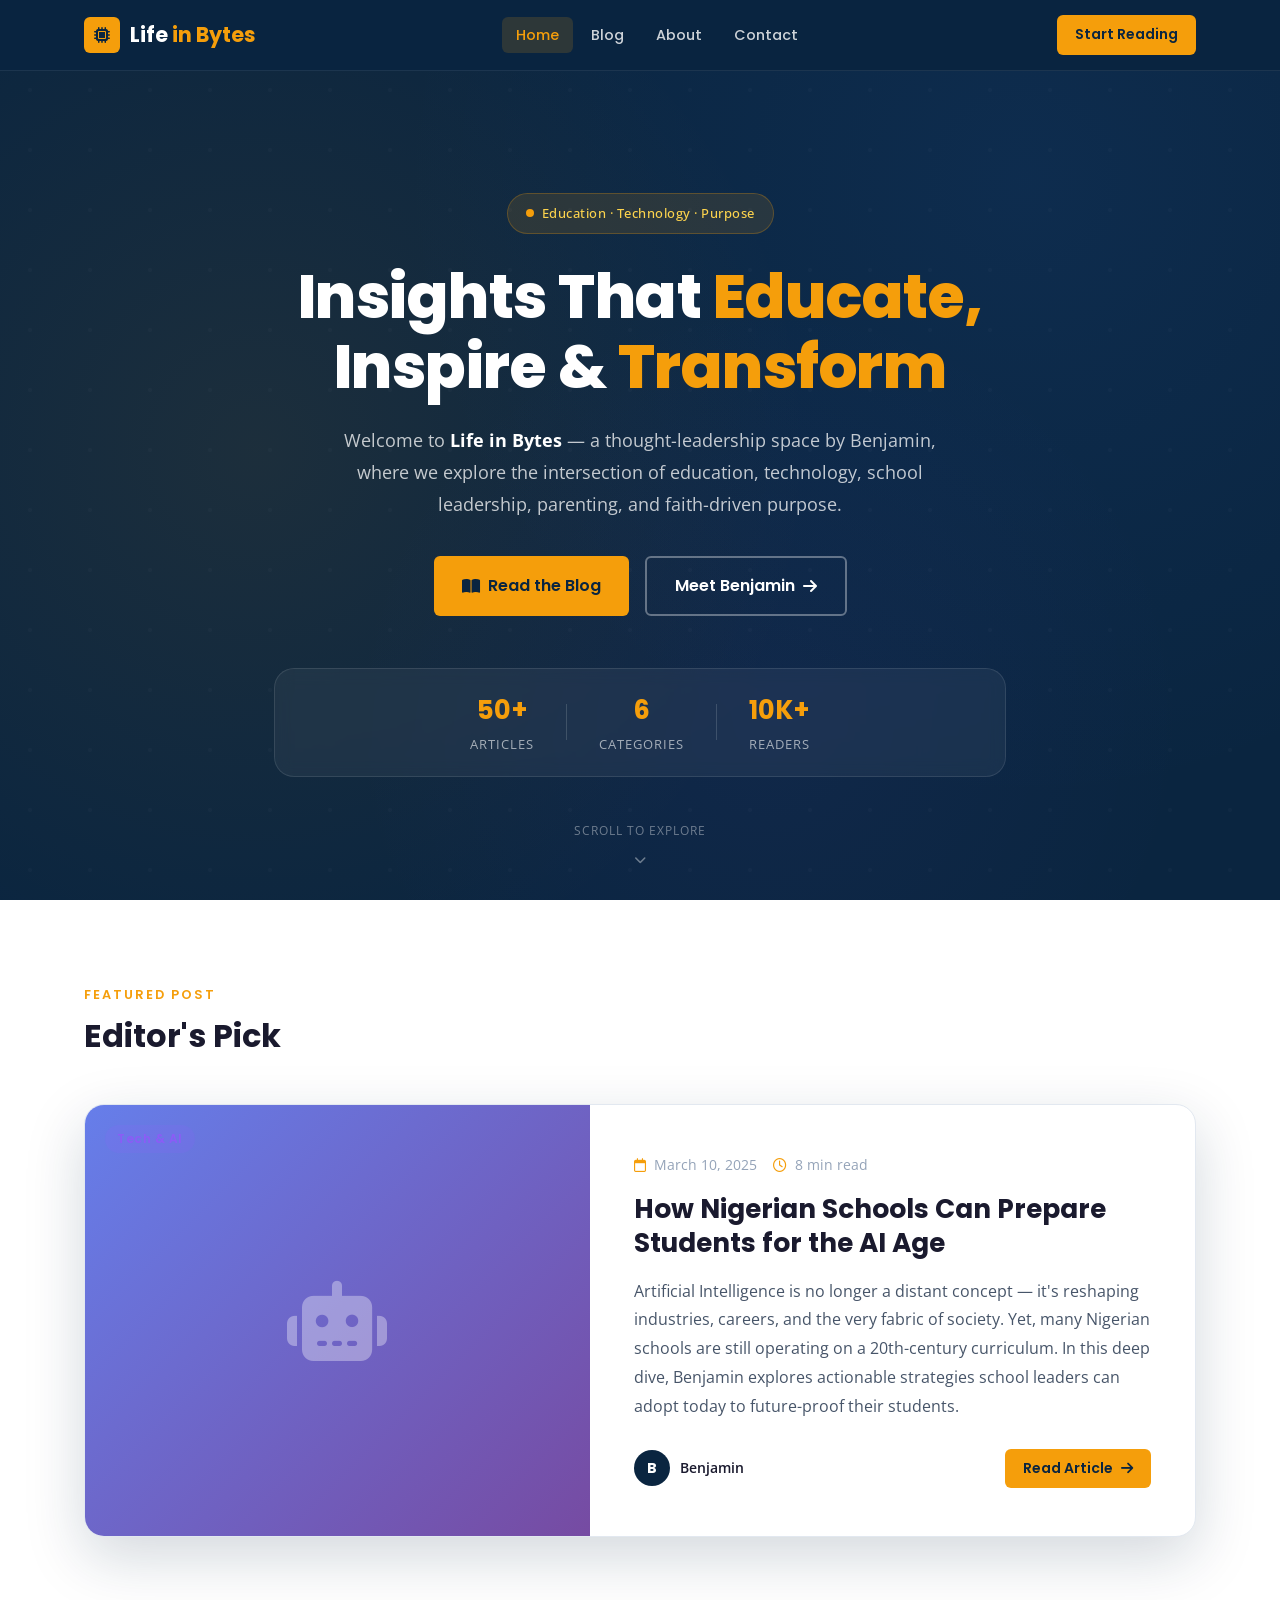
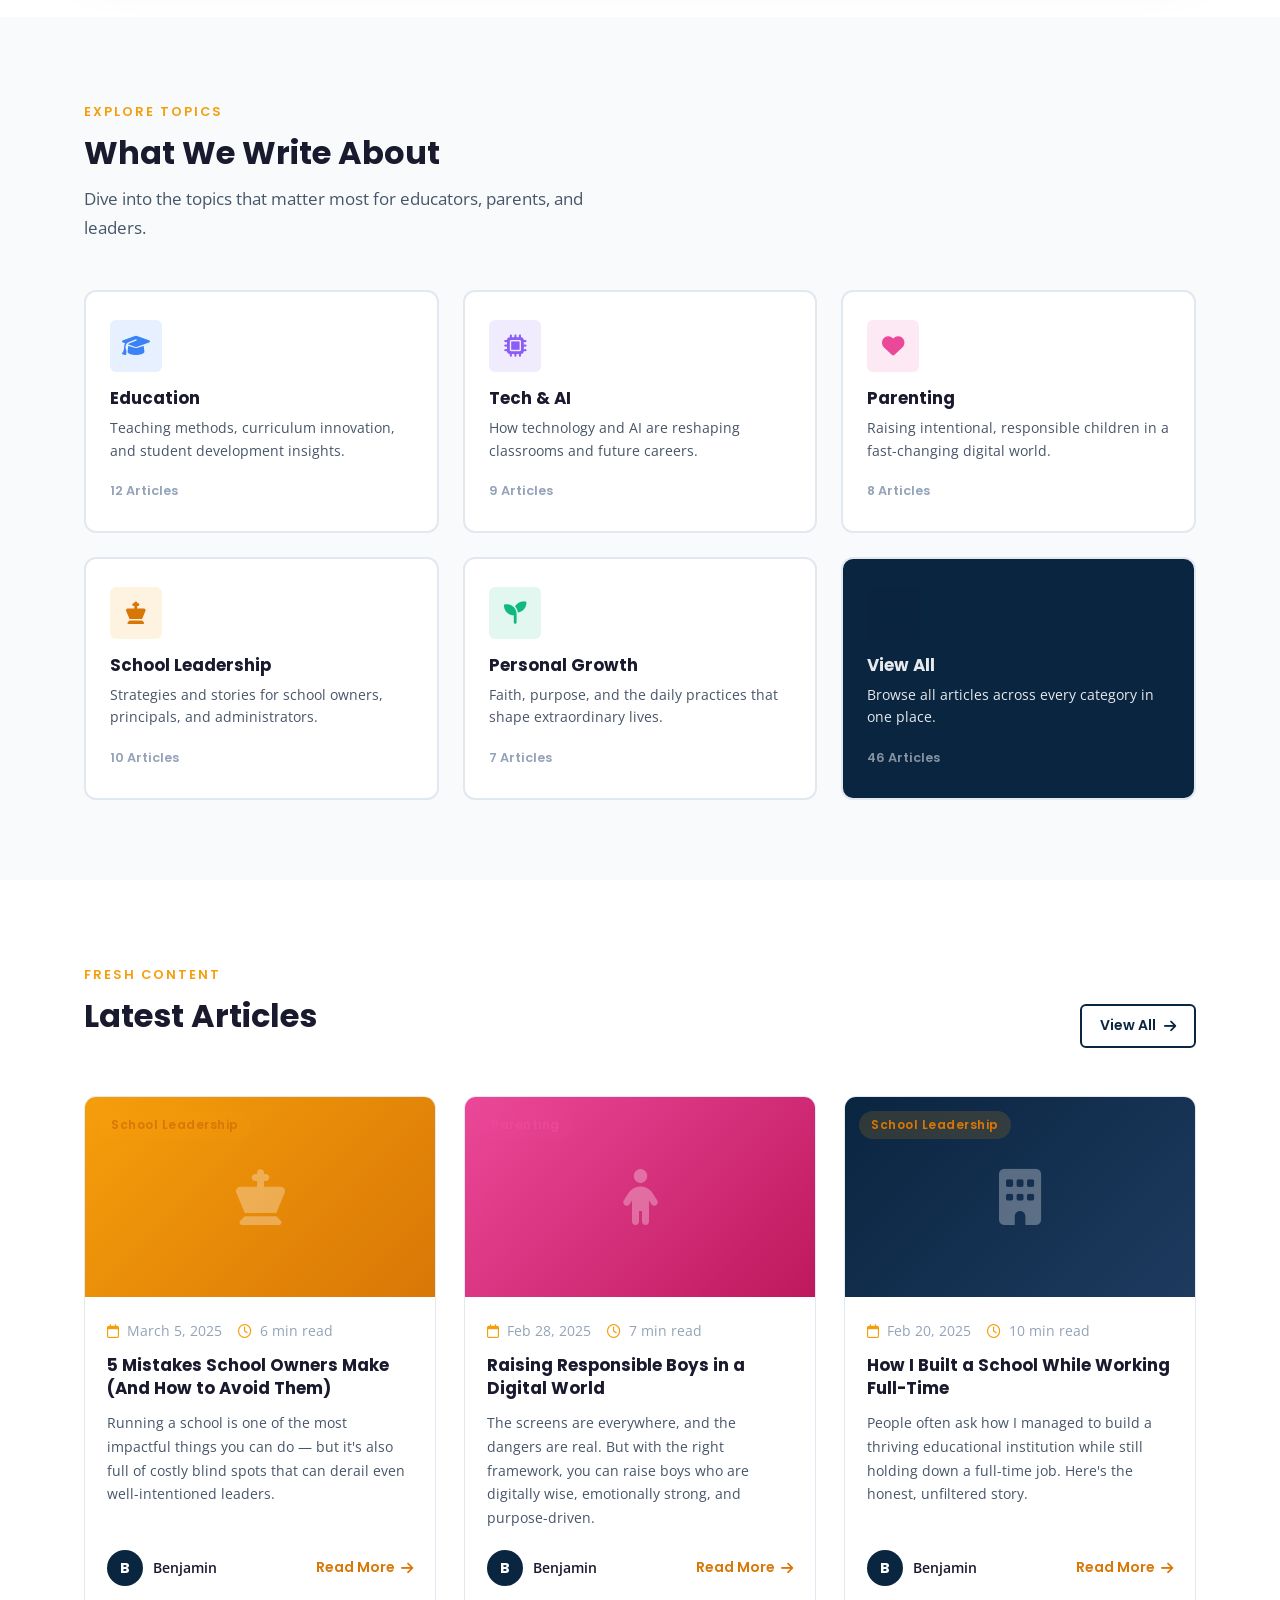
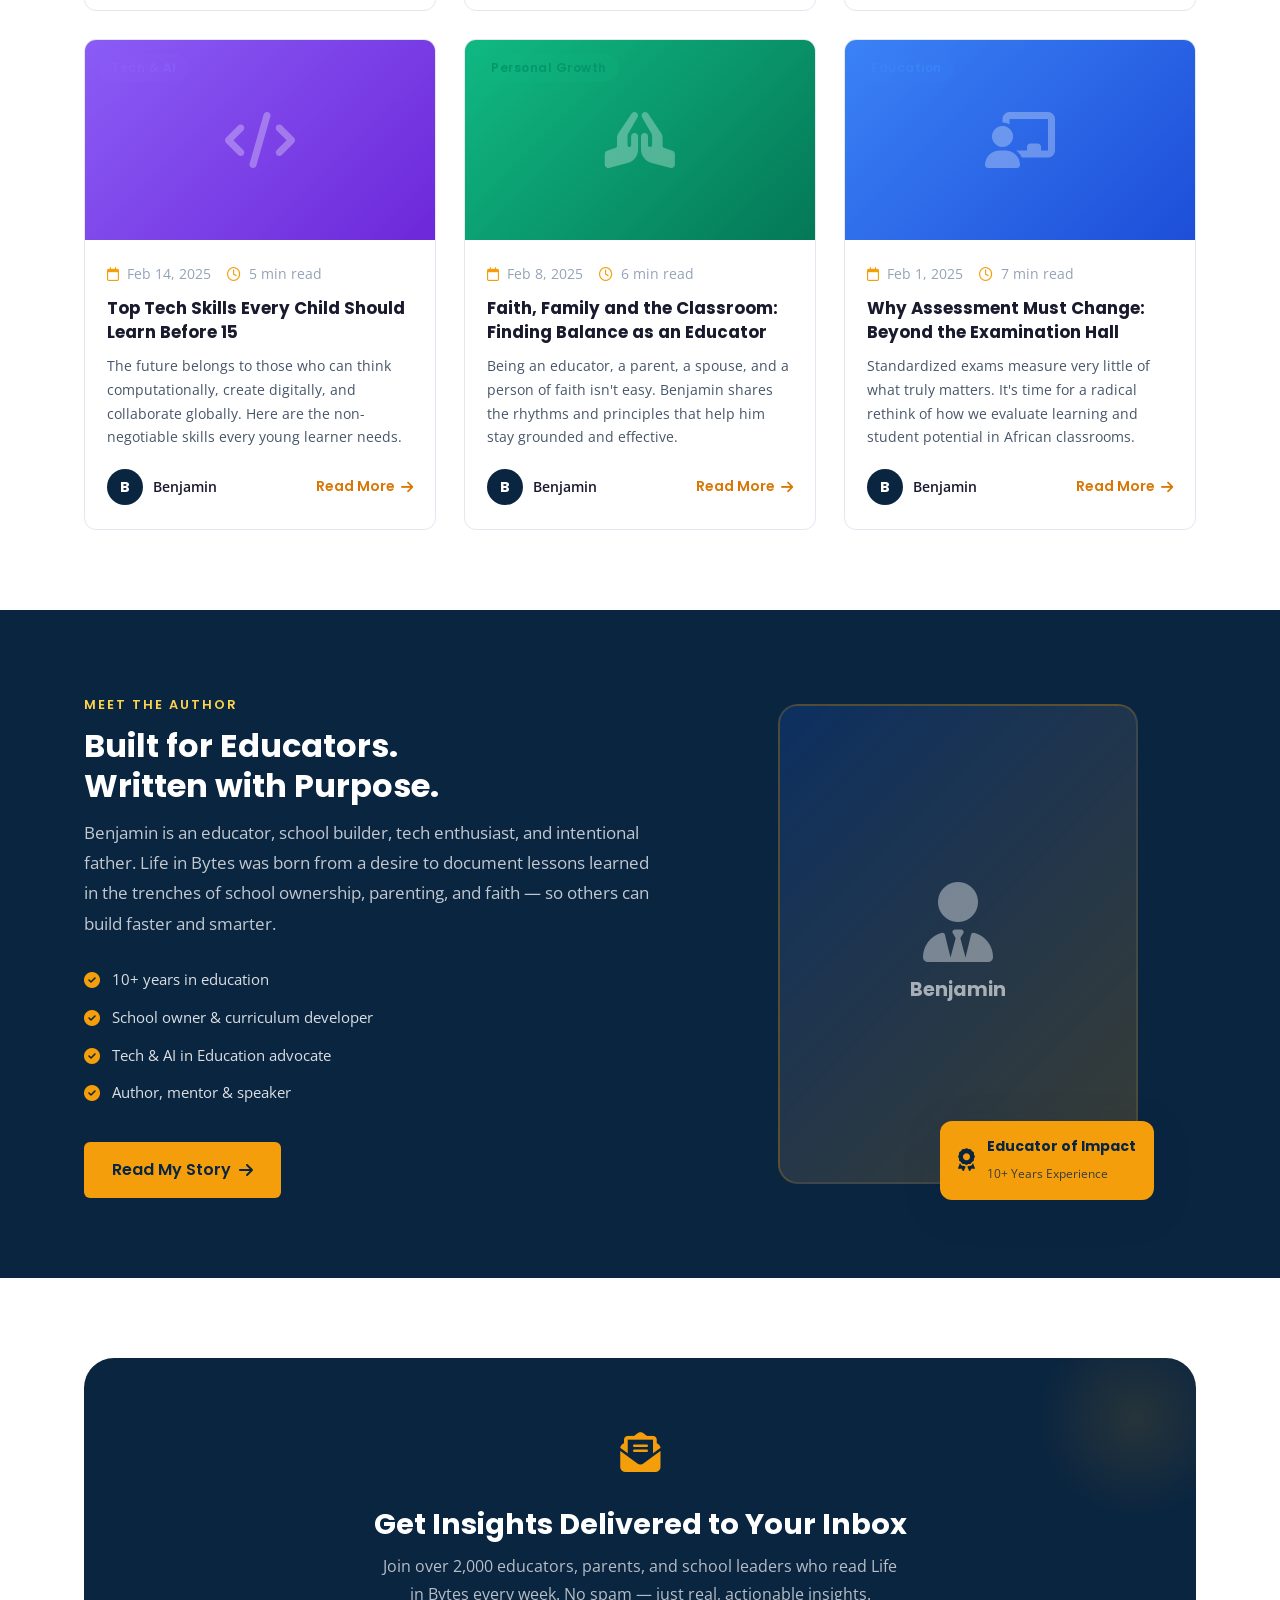
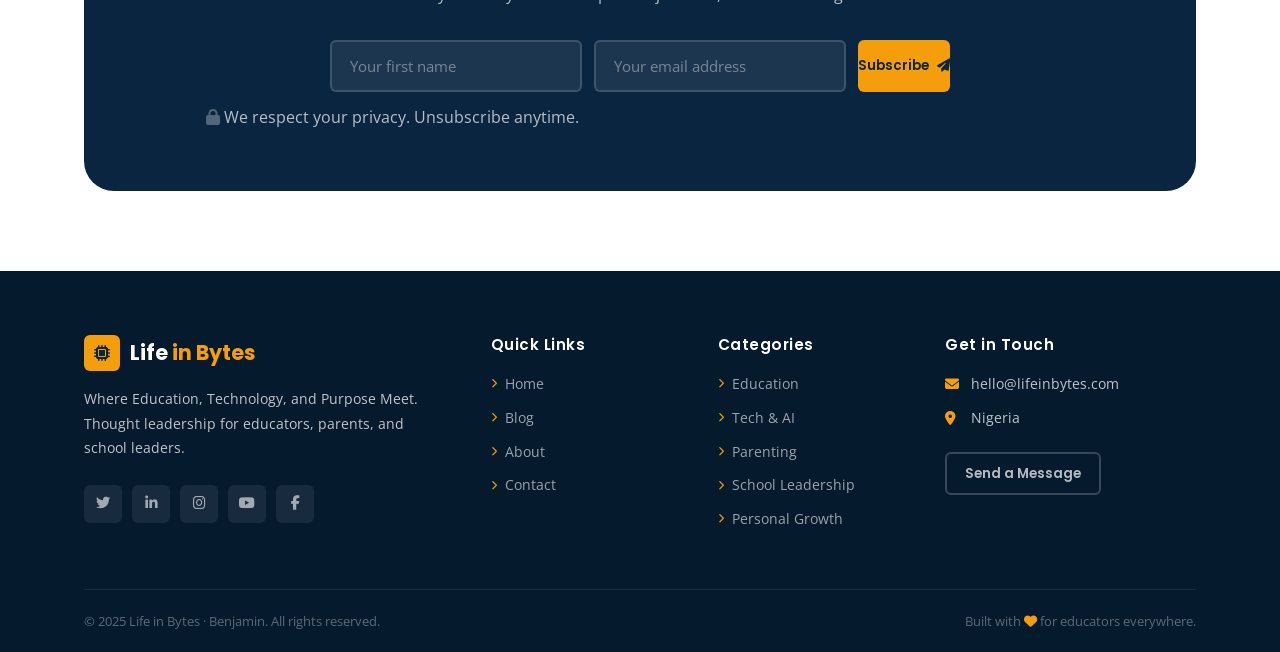
==== index.html @ 8d9b5d6f "Add files via upload" ====
<!DOCTYPE html>
<html lang="en">
<head>
  <meta charset="UTF-8" />
  <meta name="viewport" content="width=device-width, initial-scale=1.0"/>
  <title>Life in Bytes – Where Education, Technology, and Purpose Meet</title>
  <meta name="description" content="Life in Bytes is Benjamin's thought-leadership blog where education, technology, and purpose converge. Insights on school growth, AI, parenting, and faith."/>
  <link rel="preconnect" href="https://fonts.googleapis.com"/>
  <link rel="preconnect" href="https://fonts.gstatic.com" crossorigin/>
  <link href="https://fonts.googleapis.com/css2?family=Poppins:wght@300;400;500;600;700;800&family=Open+Sans:wght@300;400;500;600&display=swap" rel="stylesheet"/>
  <link rel="stylesheet" href="https://cdn.jsdelivr.net/npm/@fortawesome/fontawesome-free@6.4.0/css/all.min.css"/>
  <link rel="stylesheet" href="css/style.css"/>
</head>
<body>

  <!-- ===== NAVIGATION ===== -->
  <nav class="navbar" id="navbar">
    <div class="container nav-container">
      <a href="index.html" class="logo">
        <span class="logo-icon"><i class="fas fa-microchip"></i></span>
        <span class="logo-text">Life <span class="accent">in Bytes</span></span>
      </a>
      <ul class="nav-links" id="navLinks">
        <li><a href="index.html" class="nav-link active">Home</a></li>
        <li><a href="blog.html" class="nav-link">Blog</a></li>
        <li><a href="about.html" class="nav-link">About</a></li>
        <li><a href="contact.html" class="nav-link">Contact</a></li>
      </ul>
      <div class="nav-cta">
        <a href="blog.html" class="btn btn-primary btn-sm">Start Reading</a>
      </div>
      <button class="hamburger" id="hamburger" aria-label="Toggle menu">
        <span></span><span></span><span></span>
      </button>
    </div>
  </nav>

  <!-- ===== HERO SECTION ===== -->
  <section class="hero" id="home">
    <div class="hero-bg-pattern"></div>
    <div class="container hero-container">
      <div class="hero-badge">
        <span class="badge-dot"></span>
        <span>Education · Technology · Purpose</span>
      </div>
      <h1 class="hero-title">
        Insights That <span class="accent-text">Educate,</span><br/>
        Inspire &amp; <span class="accent-text">Transform</span>
      </h1>
      <p class="hero-subtitle">
        Welcome to <strong>Life in Bytes</strong> — a thought-leadership space by Benjamin, where we explore the intersection of education, technology, school leadership, parenting, and faith-driven purpose.
      </p>
      <div class="hero-actions">
        <a href="blog.html" class="btn btn-primary btn-lg">
          <i class="fas fa-book-open"></i> Read the Blog
        </a>
        <a href="about.html" class="btn btn-outline btn-lg">
          Meet Benjamin <i class="fas fa-arrow-right"></i>
        </a>
      </div>
      <div class="hero-stats">
        <div class="stat">
          <span class="stat-number">50+</span>
          <span class="stat-label">Articles</span>
        </div>
        <div class="stat-divider"></div>
        <div class="stat">
          <span class="stat-number">6</span>
          <span class="stat-label">Categories</span>
        </div>
        <div class="stat-divider"></div>
        <div class="stat">
          <span class="stat-number">10K+</span>
          <span class="stat-label">Readers</span>
        </div>
      </div>
    </div>
    <div class="hero-scroll-indicator">
      <span>Scroll to explore</span>
      <div class="scroll-arrow"><i class="fas fa-chevron-down"></i></div>
    </div>
  </section>

  <!-- ===== FEATURED POST ===== -->
  <section class="featured-section section-pad">
    <div class="container">
      <div class="section-header">
        <span class="section-tag">Featured Post</span>
        <h2 class="section-title">Editor's Pick</h2>
      </div>
      <div class="featured-card">
        <div class="featured-card-image">
          <div class="featured-img-placeholder">
            <i class="fas fa-robot"></i>
          </div>
          <span class="category-badge badge-tech">Tech &amp; AI</span>
        </div>
        <div class="featured-card-content">
          <div class="post-meta">
            <span class="post-date"><i class="far fa-calendar"></i> March 10, 2025</span>
            <span class="post-read"><i class="far fa-clock"></i> 8 min read</span>
          </div>
          <h2 class="featured-post-title">
            <a href="post.html?id=1">How Nigerian Schools Can Prepare Students for the AI Age</a>
          </h2>
          <p class="featured-post-excerpt">
            Artificial Intelligence is no longer a distant concept — it's reshaping industries, careers, and the very fabric of society. Yet, many Nigerian schools are still operating on a 20th-century curriculum. In this deep dive, Benjamin explores actionable strategies school leaders can adopt today to future-proof their students.
          </p>
          <div class="post-footer">
            <div class="author-mini">
              <div class="author-avatar">B</div>
              <span>Benjamin</span>
            </div>
            <a href="post.html?id=1" class="btn btn-primary btn-sm">
              Read Article <i class="fas fa-arrow-right"></i>
            </a>
          </div>
        </div>
      </div>
    </div>
  </section>

  <!-- ===== CATEGORIES SECTION ===== -->
  <section class="categories-section section-pad bg-light">
    <div class="container">
      <div class="section-header">
        <span class="section-tag">Explore Topics</span>
        <h2 class="section-title">What We Write About</h2>
        <p class="section-subtitle">Dive into the topics that matter most for educators, parents, and leaders.</p>
      </div>
      <div class="categories-grid">
        <a href="blog.html?cat=education" class="category-card">
          <div class="cat-icon cat-edu"><i class="fas fa-graduation-cap"></i></div>
          <h3>Education</h3>
          <p>Teaching methods, curriculum innovation, and student development insights.</p>
          <span class="cat-count">12 Articles</span>
          <div class="cat-arrow"><i class="fas fa-arrow-right"></i></div>
        </a>
        <a href="blog.html?cat=tech" class="category-card">
          <div class="cat-icon cat-tech"><i class="fas fa-microchip"></i></div>
          <h3>Tech &amp; AI</h3>
          <p>How technology and AI are reshaping classrooms and future careers.</p>
          <span class="cat-count">9 Articles</span>
          <div class="cat-arrow"><i class="fas fa-arrow-right"></i></div>
        </a>
        <a href="blog.html?cat=parenting" class="category-card">
          <div class="cat-icon cat-parent"><i class="fas fa-heart"></i></div>
          <h3>Parenting</h3>
          <p>Raising intentional, responsible children in a fast-changing digital world.</p>
          <span class="cat-count">8 Articles</span>
          <div class="cat-arrow"><i class="fas fa-arrow-right"></i></div>
        </a>
        <a href="blog.html?cat=leadership" class="category-card">
          <div class="cat-icon cat-lead"><i class="fas fa-chess-king"></i></div>
          <h3>School Leadership</h3>
          <p>Strategies and stories for school owners, principals, and administrators.</p>
          <span class="cat-count">10 Articles</span>
          <div class="cat-arrow"><i class="fas fa-arrow-right"></i></div>
        </a>
        <a href="blog.html?cat=growth" class="category-card">
          <div class="cat-icon cat-growth"><i class="fas fa-seedling"></i></div>
          <h3>Personal Growth</h3>
          <p>Faith, purpose, and the daily practices that shape extraordinary lives.</p>
          <span class="cat-count">7 Articles</span>
          <div class="cat-arrow"><i class="fas fa-arrow-right"></i></div>
        </a>
        <a href="blog.html" class="category-card category-card-all">
          <div class="cat-icon cat-all"><i class="fas fa-th-large"></i></div>
          <h3>View All</h3>
          <p>Browse all articles across every category in one place.</p>
          <span class="cat-count">46 Articles</span>
          <div class="cat-arrow"><i class="fas fa-arrow-right"></i></div>
        </a>
      </div>
    </div>
  </section>

  <!-- ===== LATEST POSTS ===== -->
  <section class="latest-posts section-pad">
    <div class="container">
      <div class="section-header flex-between">
        <div>
          <span class="section-tag">Fresh Content</span>
          <h2 class="section-title">Latest Articles</h2>
        </div>
        <a href="blog.html" class="btn btn-outline btn-sm view-all-btn">
          View All <i class="fas fa-arrow-right"></i>
        </a>
      </div>
      <div class="posts-grid" id="homePosts">

        <!-- Post 2 -->
        <article class="post-card" data-category="leadership">
          <div class="post-card-img">
            <div class="post-img-placeholder placeholder-leadership">
              <i class="fas fa-chess-king"></i>
            </div>
            <span class="category-badge badge-leadership">School Leadership</span>
          </div>
          <div class="post-card-body">
            <div class="post-meta">
              <span><i class="far fa-calendar"></i> March 5, 2025</span>
              <span><i class="far fa-clock"></i> 6 min read</span>
            </div>
            <h3 class="post-title">
              <a href="post.html?id=2">5 Mistakes School Owners Make (And How to Avoid Them)</a>
            </h3>
            <p class="post-excerpt">Running a school is one of the most impactful things you can do — but it's also full of costly blind spots that can derail even well-intentioned leaders.</p>
            <div class="post-footer">
              <div class="author-mini">
                <div class="author-avatar">B</div>
                <span>Benjamin</span>
              </div>
              <a href="post.html?id=2" class="read-more">Read More <i class="fas fa-arrow-right"></i></a>
            </div>
          </div>
        </article>

        <!-- Post 3 -->
        <article class="post-card" data-category="parenting">
          <div class="post-card-img">
            <div class="post-img-placeholder placeholder-parenting">
              <i class="fas fa-child"></i>
            </div>
            <span class="category-badge badge-parenting">Parenting</span>
          </div>
          <div class="post-card-body">
            <div class="post-meta">
              <span><i class="far fa-calendar"></i> Feb 28, 2025</span>
              <span><i class="far fa-clock"></i> 7 min read</span>
            </div>
            <h3 class="post-title">
              <a href="post.html?id=3">Raising Responsible Boys in a Digital World</a>
            </h3>
            <p class="post-excerpt">The screens are everywhere, and the dangers are real. But with the right framework, you can raise boys who are digitally wise, emotionally strong, and purpose-driven.</p>
            <div class="post-footer">
              <div class="author-mini">
                <div class="author-avatar">B</div>
                <span>Benjamin</span>
              </div>
              <a href="post.html?id=3" class="read-more">Read More <i class="fas fa-arrow-right"></i></a>
            </div>
          </div>
        </article>

        <!-- Post 4 -->
        <article class="post-card" data-category="leadership">
          <div class="post-card-img">
            <div class="post-img-placeholder placeholder-leadership2">
              <i class="fas fa-building"></i>
            </div>
            <span class="category-badge badge-leadership">School Leadership</span>
          </div>
          <div class="post-card-body">
            <div class="post-meta">
              <span><i class="far fa-calendar"></i> Feb 20, 2025</span>
              <span><i class="far fa-clock"></i> 10 min read</span>
            </div>
            <h3 class="post-title">
              <a href="post.html?id=4">How I Built a School While Working Full-Time</a>
            </h3>
            <p class="post-excerpt">People often ask how I managed to build a thriving educational institution while still holding down a full-time job. Here's the honest, unfiltered story.</p>
            <div class="post-footer">
              <div class="author-mini">
                <div class="author-avatar">B</div>
                <span>Benjamin</span>
              </div>
              <a href="post.html?id=4" class="read-more">Read More <i class="fas fa-arrow-right"></i></a>
            </div>
          </div>
        </article>

        <!-- Post 5 -->
        <article class="post-card" data-category="tech">
          <div class="post-card-img">
            <div class="post-img-placeholder placeholder-tech">
              <i class="fas fa-code"></i>
            </div>
            <span class="category-badge badge-tech">Tech &amp; AI</span>
          </div>
          <div class="post-card-body">
            <div class="post-meta">
              <span><i class="far fa-calendar"></i> Feb 14, 2025</span>
              <span><i class="far fa-clock"></i> 5 min read</span>
            </div>
            <h3 class="post-title">
              <a href="post.html?id=5">Top Tech Skills Every Child Should Learn Before 15</a>
            </h3>
            <p class="post-excerpt">The future belongs to those who can think computationally, create digitally, and collaborate globally. Here are the non-negotiable skills every young learner needs.</p>
            <div class="post-footer">
              <div class="author-mini">
                <div class="author-avatar">B</div>
                <span>Benjamin</span>
              </div>
              <a href="post.html?id=5" class="read-more">Read More <i class="fas fa-arrow-right"></i></a>
            </div>
          </div>
        </article>

        <!-- Post 6 -->
        <article class="post-card" data-category="growth">
          <div class="post-card-img">
            <div class="post-img-placeholder placeholder-faith">
              <i class="fas fa-praying-hands"></i>
            </div>
            <span class="category-badge badge-growth">Personal Growth</span>
          </div>
          <div class="post-card-body">
            <div class="post-meta">
              <span><i class="far fa-calendar"></i> Feb 8, 2025</span>
              <span><i class="far fa-clock"></i> 6 min read</span>
            </div>
            <h3 class="post-title">
              <a href="post.html?id=6">Faith, Family and the Classroom: Finding Balance as an Educator</a>
            </h3>
            <p class="post-excerpt">Being an educator, a parent, a spouse, and a person of faith isn't easy. Benjamin shares the rhythms and principles that help him stay grounded and effective.</p>
            <div class="post-footer">
              <div class="author-mini">
                <div class="author-avatar">B</div>
                <span>Benjamin</span>
              </div>
              <a href="post.html?id=6" class="read-more">Read More <i class="fas fa-arrow-right"></i></a>
            </div>
          </div>
        </article>

        <!-- Post bonus -->
        <article class="post-card" data-category="education">
          <div class="post-card-img">
            <div class="post-img-placeholder placeholder-edu">
              <i class="fas fa-chalkboard-teacher"></i>
            </div>
            <span class="category-badge badge-education">Education</span>
          </div>
          <div class="post-card-body">
            <div class="post-meta">
              <span><i class="far fa-calendar"></i> Feb 1, 2025</span>
              <span><i class="far fa-clock"></i> 7 min read</span>
            </div>
            <h3 class="post-title">
              <a href="post.html?id=7">Why Assessment Must Change: Beyond the Examination Hall</a>
            </h3>
            <p class="post-excerpt">Standardized exams measure very little of what truly matters. It's time for a radical rethink of how we evaluate learning and student potential in African classrooms.</p>
            <div class="post-footer">
              <div class="author-mini">
                <div class="author-avatar">B</div>
                <span>Benjamin</span>
              </div>
              <a href="post.html?id=7" class="read-more">Read More <i class="fas fa-arrow-right"></i></a>
            </div>
          </div>
        </article>

      </div>
    </div>
  </section>

  <!-- ===== ABOUT TEASER ===== -->
  <section class="about-teaser section-pad bg-dark">
    <div class="container">
      <div class="about-teaser-inner">
        <div class="about-teaser-text">
          <span class="section-tag light">Meet the Author</span>
          <h2 class="section-title light">Built for Educators.<br/>Written with Purpose.</h2>
          <p>
            Benjamin is an educator, school builder, tech enthusiast, and intentional father. Life in Bytes was born from a desire to document lessons learned in the trenches of school ownership, parenting, and faith — so others can build faster and smarter.
          </p>
          <ul class="about-highlights">
            <li><i class="fas fa-check-circle"></i> 10+ years in education</li>
            <li><i class="fas fa-check-circle"></i> School owner &amp; curriculum developer</li>
            <li><i class="fas fa-check-circle"></i> Tech &amp; AI in Education advocate</li>
            <li><i class="fas fa-check-circle"></i> Author, mentor &amp; speaker</li>
          </ul>
          <a href="about.html" class="btn btn-accent btn-lg">
            Read My Story <i class="fas fa-arrow-right"></i>
          </a>
        </div>
        <div class="about-teaser-image">
          <div class="author-photo-frame">
            <div class="author-photo-placeholder">
              <i class="fas fa-user-tie"></i>
              <span>Benjamin</span>
            </div>
            <div class="author-badge-card">
              <i class="fas fa-award"></i>
              <div>
                <strong>Educator of Impact</strong>
                <span>10+ Years Experience</span>
              </div>
            </div>
          </div>
        </div>
      </div>
    </div>
  </section>

  <!-- ===== NEWSLETTER SECTION ===== -->
  <section class="newsletter-section section-pad">
    <div class="container">
      <div class="newsletter-card">
        <div class="newsletter-icon"><i class="fas fa-envelope-open-text"></i></div>
        <h2>Get Insights Delivered to Your Inbox</h2>
        <p>Join over 2,000 educators, parents, and school leaders who read Life in Bytes every week. No spam — just real, actionable insights.</p>
        <form class="newsletter-form" id="newsletterForm" onsubmit="handleNewsletterSubmit(event)">
          <div class="newsletter-input-group">
            <input type="text" placeholder="Your first name" id="nlName" required/>
            <input type="email" placeholder="Your email address" id="nlEmail" required/>
            <button type="submit" class="btn btn-primary">
              Subscribe <i class="fas fa-paper-plane"></i>
            </button>
          </div>
          <p class="newsletter-note"><i class="fas fa-lock"></i> We respect your privacy. Unsubscribe anytime.</p>
        </form>
        <div class="newsletter-success" id="nlSuccess" style="display:none;">
          <i class="fas fa-check-circle"></i>
          <span>You're in! Welcome to the Life in Bytes community.</span>
        </div>
      </div>
    </div>
  </section>

  <!-- ===== FOOTER ===== -->
  <footer class="footer">
    <div class="container">
      <div class="footer-grid">
        <div class="footer-brand">
          <a href="index.html" class="logo">
            <span class="logo-icon"><i class="fas fa-microchip"></i></span>
            <span class="logo-text">Life <span class="accent">in Bytes</span></span>
          </a>
          <p>Where Education, Technology, and Purpose Meet. Thought leadership for educators, parents, and school leaders.</p>
          <div class="social-links">
            <a href="#" class="social-link" aria-label="Twitter"><i class="fab fa-twitter"></i></a>
            <a href="#" class="social-link" aria-label="LinkedIn"><i class="fab fa-linkedin-in"></i></a>
            <a href="#" class="social-link" aria-label="Instagram"><i class="fab fa-instagram"></i></a>
            <a href="#" class="social-link" aria-label="YouTube"><i class="fab fa-youtube"></i></a>
            <a href="#" class="social-link" aria-label="Facebook"><i class="fab fa-facebook-f"></i></a>
          </div>
        </div>
        <div class="footer-nav">
          <h4>Quick Links</h4>
          <ul>
            <li><a href="index.html"><i class="fas fa-chevron-right"></i> Home</a></li>
            <li><a href="blog.html"><i class="fas fa-chevron-right"></i> Blog</a></li>
            <li><a href="about.html"><i class="fas fa-chevron-right"></i> About</a></li>
            <li><a href="contact.html"><i class="fas fa-chevron-right"></i> Contact</a></li>
          </ul>
        </div>
        <div class="footer-nav">
          <h4>Categories</h4>
          <ul>
            <li><a href="blog.html?cat=education"><i class="fas fa-chevron-right"></i> Education</a></li>
            <li><a href="blog.html?cat=tech"><i class="fas fa-chevron-right"></i> Tech &amp; AI</a></li>
            <li><a href="blog.html?cat=parenting"><i class="fas fa-chevron-right"></i> Parenting</a></li>
            <li><a href="blog.html?cat=leadership"><i class="fas fa-chevron-right"></i> School Leadership</a></li>
            <li><a href="blog.html?cat=growth"><i class="fas fa-chevron-right"></i> Personal Growth</a></li>
          </ul>
        </div>
        <div class="footer-contact">
          <h4>Get in Touch</h4>
          <p><i class="fas fa-envelope"></i> hello@lifeinbytes.com</p>
          <p><i class="fas fa-map-marker-alt"></i> Nigeria</p>
          <a href="contact.html" class="btn btn-outline btn-sm mt-sm">Send a Message</a>
        </div>
      </div>
      <div class="footer-bottom">
        <p>&copy; 2025 Life in Bytes · Benjamin. All rights reserved.</p>
        <p>Built with <i class="fas fa-heart" style="color:#F59E0B"></i> for educators everywhere.</p>
      </div>
    </div>
  </footer>

  <script src="js/main.js"></script>
</body>
</html>
---- css/style.css ----
/* ====================================================
   LIFE IN BYTES – Main Stylesheet
   Design System: Dark Blue + White + Gold/Orange
   ==================================================== */

/* ===== CSS VARIABLES ===== */
:root {
  --primary: #0A2540;
  --primary-light: #0d3060;
  --primary-dark: #061a2e;
  --accent: #F59E0B;
  --accent-light: #FCD34D;
  --accent-dark: #D97706;
  --white: #FFFFFF;
  --light-bg: #F8FAFC;
  --light-gray: #F1F5F9;
  --border: #E2E8F0;
  --text-dark: #1A1A2E;
  --text-body: #475569;
  --text-light: #94A3B8;
  --success: #10B981;
  --shadow-sm: 0 1px 3px rgba(0,0,0,0.08), 0 1px 2px rgba(0,0,0,0.06);
  --shadow-md: 0 4px 16px rgba(10,37,64,0.10);
  --shadow-lg: 0 10px 40px rgba(10,37,64,0.14);
  --shadow-xl: 0 20px 60px rgba(10,37,64,0.18);
  --radius-sm: 6px;
  --radius-md: 12px;
  --radius-lg: 20px;
  --radius-xl: 30px;
  --transition: all 0.3s cubic-bezier(0.4, 0, 0.2, 1);
  --font-head: 'Poppins', sans-serif;
  --font-body: 'Open Sans', sans-serif;

  /* Category colors */
  --edu-color: #3B82F6;
  --tech-color: #8B5CF6;
  --parent-color: #EC4899;
  --lead-color: #F59E0B;
  --growth-color: #10B981;
}

/* ===== RESET & BASE ===== */
*, *::before, *::after { box-sizing: border-box; margin: 0; padding: 0; }
html { scroll-behavior: smooth; font-size: 16px; }
body {
  font-family: var(--font-body);
  color: var(--text-body);
  background: var(--white);
  line-height: 1.7;
  overflow-x: hidden;
}
img { max-width: 100%; display: block; }
a { text-decoration: none; color: inherit; }
ul { list-style: none; }
h1,h2,h3,h4,h5,h6 { font-family: var(--font-head); color: var(--text-dark); line-height: 1.25; }

/* ===== CONTAINER ===== */
.container {
  width: 100%;
  max-width: 1160px;
  margin: 0 auto;
  padding: 0 24px;
}

/* ===== SECTION PADDING ===== */
.section-pad { padding: 80px 0; }
.bg-light { background: var(--light-bg); }
.bg-dark { background: var(--primary); }
.mt-sm { margin-top: 12px; }

/* ===== BUTTONS ===== */
.btn {
  display: inline-flex;
  align-items: center;
  gap: 8px;
  font-family: var(--font-head);
  font-weight: 600;
  border-radius: var(--radius-sm);
  cursor: pointer;
  border: none;
  transition: var(--transition);
  text-decoration: none;
  white-space: nowrap;
}
.btn-lg { padding: 14px 28px; font-size: 1rem; }
.btn-sm { padding: 8px 18px; font-size: 0.875rem; }
.btn-primary {
  background: var(--accent);
  color: var(--primary);
}
.btn-primary:hover {
  background: var(--accent-dark);
  transform: translateY(-2px);
  box-shadow: 0 8px 25px rgba(245,158,11,0.35);
}
.btn-outline {
  background: transparent;
  color: var(--primary);
  border: 2px solid var(--primary);
}
.btn-outline:hover {
  background: var(--primary);
  color: var(--white);
  transform: translateY(-2px);
}
.btn-accent {
  background: var(--accent);
  color: var(--primary);
}
.btn-accent:hover {
  background: var(--accent-light);
  transform: translateY(-2px);
  box-shadow: 0 8px 25px rgba(245,158,11,0.4);
}

/* ===== SECTION HEADER ===== */
.section-header { margin-bottom: 48px; }
.section-header.flex-between {
  display: flex;
  align-items: flex-end;
  justify-content: space-between;
  flex-wrap: wrap;
  gap: 16px;
}
.section-tag {
  display: inline-block;
  font-family: var(--font-head);
  font-size: 0.8rem;
  font-weight: 600;
  letter-spacing: 2px;
  text-transform: uppercase;
  color: var(--accent);
  margin-bottom: 10px;
}
.section-tag.light { color: var(--accent-light); }
.section-title {
  font-size: 2rem;
  font-weight: 700;
  color: var(--text-dark);
  margin-bottom: 12px;
}
.section-title.light { color: var(--white); }
.section-subtitle { color: var(--text-body); font-size: 1.05rem; max-width: 520px; }

/* ===== CATEGORY BADGES ===== */
.category-badge {
  display: inline-block;
  padding: 4px 12px;
  border-radius: 50px;
  font-size: 0.75rem;
  font-weight: 600;
  font-family: var(--font-head);
  letter-spacing: 0.5px;
}
.badge-tech { background: rgba(139,92,246,0.15); color: #8B5CF6; }
.badge-education { background: rgba(59,130,246,0.15); color: #3B82F6; }
.badge-parenting { background: rgba(236,72,153,0.15); color: #EC4899; }
.badge-leadership { background: rgba(245,158,11,0.15); color: #D97706; }
.badge-growth { background: rgba(16,185,129,0.15); color: #059669; }

/* ===== NAVBAR ===== */
.navbar {
  position: fixed;
  top: 0;
  left: 0;
  right: 0;
  z-index: 1000;
  background: rgba(10, 37, 64, 0.97);
  backdrop-filter: blur(12px);
  -webkit-backdrop-filter: blur(12px);
  border-bottom: 1px solid rgba(255,255,255,0.08);
  transition: var(--transition);
}
.navbar.scrolled {
  box-shadow: var(--shadow-lg);
}
.nav-container {
  display: flex;
  align-items: center;
  justify-content: space-between;
  height: 70px;
  gap: 24px;
}
.logo {
  display: flex;
  align-items: center;
  gap: 10px;
  font-family: var(--font-head);
  font-weight: 700;
  font-size: 1.3rem;
  color: var(--white);
  flex-shrink: 0;
}
.logo-icon {
  width: 36px;
  height: 36px;
  background: var(--accent);
  border-radius: var(--radius-sm);
  display: flex;
  align-items: center;
  justify-content: center;
  color: var(--primary);
  font-size: 1rem;
}
.logo-text .accent { color: var(--accent); }
.nav-links {
  display: flex;
  align-items: center;
  gap: 4px;
  flex: 1;
  justify-content: center;
}
.nav-link {
  font-family: var(--font-head);
  font-weight: 500;
  font-size: 0.9rem;
  color: rgba(255,255,255,0.8);
  padding: 8px 14px;
  border-radius: var(--radius-sm);
  transition: var(--transition);
}
.nav-link:hover, .nav-link.active {
  color: var(--white);
  background: rgba(245,158,11,0.15);
}
.nav-link.active { color: var(--accent); }
.hamburger {
  display: none;
  flex-direction: column;
  gap: 5px;
  background: none;
  border: none;
  cursor: pointer;
  padding: 4px;
}
.hamburger span {
  display: block;
  width: 24px;
  height: 2px;
  background: var(--white);
  border-radius: 2px;
  transition: var(--transition);
}
.hamburger.open span:nth-child(1) { transform: translateY(7px) rotate(45deg); }
.hamburger.open span:nth-child(2) { opacity: 0; }
.hamburger.open span:nth-child(3) { transform: translateY(-7px) rotate(-45deg); }

/* ===== HERO ===== */
.hero {
  min-height: 100vh;
  background: var(--primary);
  display: flex;
  align-items: center;
  position: relative;
  overflow: hidden;
  padding-top: 70px;
}
.hero-bg-pattern {
  position: absolute;
  inset: 0;
  background-image:
    radial-gradient(circle at 20% 50%, rgba(245,158,11,0.08) 0%, transparent 50%),
    radial-gradient(circle at 80% 20%, rgba(59,130,246,0.08) 0%, transparent 50%),
    radial-gradient(circle at 60% 80%, rgba(139,92,246,0.05) 0%, transparent 40%);
  pointer-events: none;
}
.hero-bg-pattern::after {
  content: '';
  position: absolute;
  inset: 0;
  background-image: url("data:image/svg+xml,%3Csvg width='60' height='60' viewBox='0 0 60 60' xmlns='http://www.w3.org/2000/svg'%3E%3Cg fill='none' fill-rule='evenodd'%3E%3Cg fill='%23ffffff' fill-opacity='0.02'%3E%3Ccircle cx='30' cy='30' r='2'/%3E%3C/g%3E%3C/g%3E%3C/svg%3E");
}
.hero-container {
  position: relative;
  z-index: 2;
  padding: 80px 24px;
  max-width: 780px;
  margin: 0 auto;
  text-align: center;
}
.hero-badge {
  display: inline-flex;
  align-items: center;
  gap: 8px;
  background: rgba(245,158,11,0.12);
  border: 1px solid rgba(245,158,11,0.25);
  padding: 8px 18px;
  border-radius: 50px;
  font-size: 0.825rem;
  font-weight: 500;
  color: var(--accent-light);
  margin-bottom: 28px;
  letter-spacing: 0.5px;
}
.badge-dot {
  width: 8px;
  height: 8px;
  background: var(--accent);
  border-radius: 50%;
  animation: pulse 2s infinite;
}
@keyframes pulse {
  0%, 100% { opacity: 1; transform: scale(1); }
  50% { opacity: 0.6; transform: scale(1.3); }
}
.hero-title {
  font-size: clamp(2.4rem, 5vw, 3.8rem);
  font-weight: 800;
  color: var(--white);
  line-height: 1.15;
  margin-bottom: 24px;
  letter-spacing: -0.5px;
}
.accent-text { color: var(--accent); }
.hero-subtitle {
  font-size: 1.1rem;
  color: rgba(255,255,255,0.75);
  max-width: 600px;
  margin: 0 auto 36px;
  line-height: 1.8;
}
.hero-subtitle strong { color: var(--white); }
.hero-actions {
  display: flex;
  gap: 16px;
  justify-content: center;
  flex-wrap: wrap;
  margin-bottom: 52px;
}
.hero-actions .btn-outline {
  color: var(--white);
  border-color: rgba(255,255,255,0.35);
}
.hero-actions .btn-outline:hover {
  background: rgba(255,255,255,0.1);
  border-color: var(--white);
}
.hero-stats {
  display: flex;
  align-items: center;
  justify-content: center;
  gap: 32px;
  background: rgba(255,255,255,0.05);
  border: 1px solid rgba(255,255,255,0.1);
  border-radius: var(--radius-lg);
  padding: 20px 40px;
  backdrop-filter: blur(8px);
}
.stat { text-align: center; }
.stat-number {
  display: block;
  font-family: var(--font-head);
  font-size: 1.6rem;
  font-weight: 700;
  color: var(--accent);
}
.stat-label {
  display: block;
  font-size: 0.8rem;
  color: rgba(255,255,255,0.6);
  text-transform: uppercase;
  letter-spacing: 1px;
  margin-top: 2px;
}
.stat-divider {
  width: 1px;
  height: 36px;
  background: rgba(255,255,255,0.15);
}
.hero-scroll-indicator {
  position: absolute;
  bottom: 30px;
  left: 50%;
  transform: translateX(-50%);
  display: flex;
  flex-direction: column;
  align-items: center;
  gap: 8px;
  color: rgba(255,255,255,0.4);
  font-size: 0.75rem;
  letter-spacing: 1px;
  text-transform: uppercase;
  z-index: 2;
}
.scroll-arrow {
  animation: bounceDown 2s infinite;
}
@keyframes bounceDown {
  0%, 100% { transform: translateY(0); }
  50% { transform: translateY(6px); }
}

/* ===== FEATURED SECTION ===== */
.featured-card {
  display: grid;
  grid-template-columns: 1fr 1.2fr;
  gap: 0;
  background: var(--white);
  border-radius: var(--radius-lg);
  overflow: hidden;
  box-shadow: var(--shadow-xl);
  border: 1px solid var(--border);
  transition: var(--transition);
}
.featured-card:hover {
  transform: translateY(-4px);
  box-shadow: 0 24px 70px rgba(10,37,64,0.18);
}
.featured-card-image {
  position: relative;
  min-height: 380px;
}
.featured-img-placeholder {
  width: 100%;
  height: 100%;
  min-height: 380px;
  background: linear-gradient(135deg, #667eea 0%, #764ba2 100%);
  display: flex;
  align-items: center;
  justify-content: center;
  font-size: 5rem;
  color: rgba(255,255,255,0.35);
}
.featured-card-image .category-badge {
  position: absolute;
  top: 20px;
  left: 20px;
}
.featured-card-content {
  padding: 48px 44px;
  display: flex;
  flex-direction: column;
  justify-content: center;
}
.post-meta {
  display: flex;
  gap: 16px;
  font-size: 0.85rem;
  color: var(--text-light);
  margin-bottom: 16px;
  flex-wrap: wrap;
}
.post-meta i { color: var(--accent); margin-right: 4px; }
.featured-post-title {
  font-size: 1.65rem;
  font-weight: 700;
  margin-bottom: 16px;
  line-height: 1.3;
}
.featured-post-title a { color: var(--text-dark); transition: var(--transition); }
.featured-post-title a:hover { color: var(--accent-dark); }
.featured-post-excerpt { color: var(--text-body); line-height: 1.8; margin-bottom: 28px; }
.post-footer {
  display: flex;
  align-items: center;
  justify-content: space-between;
  gap: 16px;
  flex-wrap: wrap;
}
.author-mini {
  display: flex;
  align-items: center;
  gap: 10px;
  font-weight: 600;
  font-size: 0.9rem;
  color: var(--text-dark);
}
.author-avatar {
  width: 36px;
  height: 36px;
  background: var(--primary);
  color: var(--white);
  border-radius: 50%;
  display: flex;
  align-items: center;
  justify-content: center;
  font-family: var(--font-head);
  font-weight: 700;
  font-size: 0.9rem;
}

/* ===== CATEGORIES SECTION ===== */
.categories-grid {
  display: grid;
  grid-template-columns: repeat(3, 1fr);
  gap: 24px;
}
.category-card {
  background: var(--white);
  border-radius: var(--radius-md);
  padding: 28px 24px;
  border: 2px solid var(--border);
  transition: var(--transition);
  display: block;
  position: relative;
  overflow: hidden;
}
.category-card::before {
  content: '';
  position: absolute;
  top: 0; left: 0; right: 0;
  height: 3px;
  background: var(--accent);
  transform: scaleX(0);
  transition: var(--transition);
}
.category-card:hover::before { transform: scaleX(1); }
.category-card:hover {
  border-color: var(--accent);
  transform: translateY(-4px);
  box-shadow: var(--shadow-lg);
}
.cat-icon {
  width: 52px;
  height: 52px;
  border-radius: var(--radius-sm);
  display: flex;
  align-items: center;
  justify-content: center;
  font-size: 1.4rem;
  margin-bottom: 16px;
}
.cat-edu { background: rgba(59,130,246,0.12); color: var(--edu-color); }
.cat-tech { background: rgba(139,92,246,0.12); color: #8B5CF6; }
.cat-parent { background: rgba(236,72,153,0.12); color: var(--parent-color); }
.cat-lead { background: rgba(245,158,11,0.12); color: var(--accent-dark); }
.cat-growth { background: rgba(16,185,129,0.12); color: var(--growth-color); }
.cat-all { background: rgba(10,37,64,0.1); color: var(--primary); }
.category-card h3 {
  font-size: 1.05rem;
  font-weight: 700;
  margin-bottom: 8px;
  color: var(--text-dark);
}
.category-card p {
  font-size: 0.875rem;
  color: var(--text-body);
  margin-bottom: 14px;
  line-height: 1.6;
}
.cat-count {
  font-size: 0.8rem;
  font-weight: 600;
  color: var(--text-light);
  font-family: var(--font-head);
}
.cat-arrow {
  position: absolute;
  bottom: 24px;
  right: 24px;
  width: 32px;
  height: 32px;
  background: var(--accent);
  border-radius: 50%;
  display: flex;
  align-items: center;
  justify-content: center;
  color: var(--primary);
  font-size: 0.75rem;
  opacity: 0;
  transform: scale(0.8);
  transition: var(--transition);
}
.category-card:hover .cat-arrow {
  opacity: 1;
  transform: scale(1);
}
.category-card-all { background: var(--primary); }
.category-card-all h3, .category-card-all p { color: rgba(255,255,255,0.9); }
.category-card-all .cat-count { color: rgba(255,255,255,0.5); }

/* ===== POSTS GRID ===== */
.posts-grid {
  display: grid;
  grid-template-columns: repeat(3, 1fr);
  gap: 28px;
}
.post-card {
  background: var(--white);
  border-radius: var(--radius-md);
  overflow: hidden;
  border: 1px solid var(--border);
  transition: var(--transition);
  display: flex;
  flex-direction: column;
}
.post-card:hover {
  transform: translateY(-5px);
  box-shadow: var(--shadow-lg);
  border-color: rgba(245,158,11,0.2);
}
.post-card-img {
  position: relative;
  height: 200px;
  overflow: hidden;
}
.post-img-placeholder {
  width: 100%;
  height: 100%;
  display: flex;
  align-items: center;
  justify-content: center;
  font-size: 3.5rem;
  color: rgba(255,255,255,0.3);
}
.placeholder-leadership { background: linear-gradient(135deg, #F59E0B 0%, #D97706 100%); }
.placeholder-parenting { background: linear-gradient(135deg, #EC4899 0%, #be185d 100%); }
.placeholder-leadership2 { background: linear-gradient(135deg, #0A2540 0%, #1e3a5f 100%); }
.placeholder-tech { background: linear-gradient(135deg, #8B5CF6 0%, #6d28d9 100%); }
.placeholder-faith { background: linear-gradient(135deg, #10B981 0%, #047857 100%); }
.placeholder-edu { background: linear-gradient(135deg, #3B82F6 0%, #1d4ed8 100%); }
.placeholder-featured { background: linear-gradient(135deg, #667eea 0%, #764ba2 100%); }
.post-card-img .category-badge {
  position: absolute;
  top: 14px;
  left: 14px;
}
.post-card-body {
  padding: 22px 22px 24px;
  flex: 1;
  display: flex;
  flex-direction: column;
}
.post-card-body .post-meta { margin-bottom: 12px; }
.post-title {
  font-size: 1.05rem;
  font-weight: 700;
  margin-bottom: 10px;
  line-height: 1.4;
}
.post-title a { color: var(--text-dark); transition: var(--transition); }
.post-title a:hover { color: var(--accent-dark); }
.post-excerpt {
  font-size: 0.875rem;
  color: var(--text-body);
  line-height: 1.7;
  margin-bottom: 20px;
  flex: 1;
}
.read-more {
  display: inline-flex;
  align-items: center;
  gap: 6px;
  font-family: var(--font-head);
  font-weight: 600;
  font-size: 0.875rem;
  color: var(--accent-dark);
  transition: var(--transition);
}
.read-more:hover { gap: 10px; color: var(--primary); }
.view-all-btn { color: var(--primary); }

/* ===== ABOUT TEASER ===== */
.about-teaser-inner {
  display: grid;
  grid-template-columns: 1.2fr 1fr;
  gap: 64px;
  align-items: center;
}
.about-teaser-text p {
  color: rgba(255,255,255,0.75);
  margin-bottom: 28px;
  font-size: 1.05rem;
  line-height: 1.8;
}
.about-highlights {
  margin-bottom: 36px;
}
.about-highlights li {
  display: flex;
  align-items: center;
  gap: 12px;
  color: rgba(255,255,255,0.85);
  margin-bottom: 12px;
  font-size: 0.95rem;
}
.about-highlights li i { color: var(--accent); font-size: 1rem; }
.author-photo-frame {
  position: relative;
  width: 100%;
  max-width: 360px;
  margin: 0 auto;
}
.author-photo-placeholder {
  width: 100%;
  aspect-ratio: 3/4;
  background: linear-gradient(135deg, var(--primary-light) 0%, rgba(245,158,11,0.2) 100%);
  border-radius: var(--radius-lg);
  border: 2px solid rgba(245,158,11,0.2);
  display: flex;
  flex-direction: column;
  align-items: center;
  justify-content: center;
  gap: 12px;
  color: rgba(255,255,255,0.4);
  font-size: 5rem;
}
.author-photo-placeholder span {
  font-family: var(--font-head);
  font-size: 1.2rem;
  font-weight: 700;
  color: rgba(255,255,255,0.6);
}
.author-badge-card {
  position: absolute;
  bottom: -16px;
  right: -16px;
  background: var(--accent);
  color: var(--primary);
  padding: 14px 18px;
  border-radius: var(--radius-md);
  display: flex;
  align-items: center;
  gap: 12px;
  box-shadow: var(--shadow-lg);
}
.author-badge-card i { font-size: 1.4rem; }
.author-badge-card strong {
  display: block;
  font-family: var(--font-head);
  font-size: 0.875rem;
  font-weight: 700;
}
.author-badge-card span {
  font-size: 0.775rem;
  opacity: 0.8;
}

/* ===== NEWSLETTER ===== */
.newsletter-card {
  background: var(--primary);
  border-radius: var(--radius-xl);
  padding: 60px 48px;
  text-align: center;
  position: relative;
  overflow: hidden;
}
.newsletter-card::before {
  content: '';
  position: absolute;
  top: -40px; right: -40px;
  width: 200px; height: 200px;
  background: radial-gradient(circle, rgba(245,158,11,0.12) 0%, transparent 70%);
  border-radius: 50%;
}
.newsletter-icon {
  font-size: 2.5rem;
  color: var(--accent);
  margin-bottom: 20px;
}
.newsletter-card h2 {
  color: var(--white);
  font-size: 1.8rem;
  margin-bottom: 12px;
}
.newsletter-card p {
  color: rgba(255,255,255,0.7);
  max-width: 520px;
  margin: 0 auto 32px;
  font-size: 1rem;
}
.newsletter-form { position: relative; z-index: 2; }
.newsletter-input-group {
  display: flex;
  gap: 12px;
  max-width: 620px;
  margin: 0 auto 12px;
  flex-wrap: wrap;
}
.newsletter-input-group input {
  flex: 1;
  min-width: 180px;
  padding: 14px 18px;
  border-radius: var(--radius-sm);
  border: 2px solid rgba(255,255,255,0.15);
  background: rgba(255,255,255,0.08);
  color: var(--white);
  font-family: var(--font-body);
  font-size: 0.95rem;
  outline: none;
  transition: var(--transition);
}
.newsletter-input-group input::placeholder { color: rgba(255,255,255,0.4); }
.newsletter-input-group input:focus { border-color: var(--accent); background: rgba(255,255,255,0.12); }
.newsletter-note {
  font-size: 0.8rem;
  color: rgba(255,255,255,0.4);
  margin: 0 !important;
}
.newsletter-note i { color: rgba(255,255,255,0.3); }
.newsletter-success {
  display: flex;
  align-items: center;
  justify-content: center;
  gap: 12px;
  color: var(--success);
  font-weight: 600;
  font-size: 1.05rem;
  padding: 16px;
  background: rgba(16,185,129,0.15);
  border-radius: var(--radius-sm);
  max-width: 480px;
  margin: 0 auto;
}

/* ===== FOOTER ===== */
.footer {
  background: var(--primary-dark);
  color: rgba(255,255,255,0.75);
  padding-top: 64px;
  padding-bottom: 0;
}
.footer-grid {
  display: grid;
  grid-template-columns: 2fr 1fr 1fr 1.4fr;
  gap: 48px;
  padding-bottom: 48px;
}
.footer-brand .logo { margin-bottom: 16px; }
.footer-brand p { font-size: 0.9rem; line-height: 1.7; margin-bottom: 24px; }
.social-links { display: flex; gap: 10px; flex-wrap: wrap; }
.social-link {
  width: 38px;
  height: 38px;
  background: rgba(255,255,255,0.07);
  border-radius: var(--radius-sm);
  display: flex;
  align-items: center;
  justify-content: center;
  color: rgba(255,255,255,0.6);
  font-size: 0.9rem;
  transition: var(--transition);
}
.social-link:hover {
  background: var(--accent);
  color: var(--primary);
  transform: translateY(-3px);
}
.footer-nav h4, .footer-contact h4 {
  font-family: var(--font-head);
  font-weight: 600;
  font-size: 0.95rem;
  color: var(--white);
  margin-bottom: 18px;
  letter-spacing: 0.5px;
}
.footer-nav ul li { margin-bottom: 10px; }
.footer-nav ul li a {
  font-size: 0.875rem;
  color: rgba(255,255,255,0.6);
  transition: var(--transition);
  display: flex;
  align-items: center;
  gap: 8px;
}
.footer-nav ul li a i { font-size: 0.6rem; color: var(--accent); }
.footer-nav ul li a:hover { color: var(--accent); padding-left: 4px; }
.footer-contact p {
  font-size: 0.875rem;
  margin-bottom: 10px;
  display: flex;
  align-items: center;
  gap: 10px;
}
.footer-contact p i { color: var(--accent); width: 16px; }
.footer-contact .btn-outline {
  color: rgba(255,255,255,0.7);
  border-color: rgba(255,255,255,0.2);
  font-size: 0.85rem;
  display: inline-flex;
}
.footer-contact .btn-outline:hover {
  color: var(--primary);
  background: var(--accent);
  border-color: var(--accent);
}
.footer-bottom {
  border-top: 1px solid rgba(255,255,255,0.08);
  padding: 20px 0;
  display: flex;
  justify-content: space-between;
  align-items: center;
  flex-wrap: wrap;
  gap: 8px;
  font-size: 0.825rem;
  color: rgba(255,255,255,0.35);
}

/* ===== BLOG PAGE ===== */
.page-hero {
  background: var(--primary);
  padding: 120px 0 80px;
  text-align: center;
  position: relative;
  overflow: hidden;
}
.page-hero::before {
  content: '';
  position: absolute;
  inset: 0;
  background: radial-gradient(ellipse at center, rgba(245,158,11,0.08) 0%, transparent 70%);
}
.page-hero .container { position: relative; z-index: 2; }
.page-hero h1 {
  font-size: clamp(2rem, 4vw, 3rem);
  color: var(--white);
  margin-bottom: 16px;
  font-weight: 800;
}
.page-hero p {
  color: rgba(255,255,255,0.7);
  font-size: 1.1rem;
  max-width: 540px;
  margin: 0 auto;
}

/* Filter Bar */
.filter-bar {
  background: var(--white);
  border-bottom: 1px solid var(--border);
  position: sticky;
  top: 70px;
  z-index: 100;
  padding: 0;
}
.filter-bar-inner {
  display: flex;
  align-items: center;
  gap: 8px;
  overflow-x: auto;
  padding: 16px 0;
  -ms-overflow-style: none;
  scrollbar-width: none;
}
.filter-bar-inner::-webkit-scrollbar { display: none; }
.filter-btn {
  display: inline-flex;
  align-items: center;
  gap: 8px;
  padding: 8px 18px;
  border-radius: 50px;
  font-family: var(--font-head);
  font-size: 0.85rem;
  font-weight: 600;
  border: 2px solid var(--border);
  background: var(--white);
  color: var(--text-body);
  cursor: pointer;
  transition: var(--transition);
  white-space: nowrap;
}
.filter-btn:hover, .filter-btn.active {
  border-color: var(--accent);
  background: var(--accent);
  color: var(--primary);
}
.filter-count {
  background: var(--light-gray);
  padding: 2px 7px;
  border-radius: 20px;
  font-size: 0.75rem;
}
.filter-btn.active .filter-count { background: rgba(10,37,64,0.2); }

/* Blog Grid Section */
.blog-grid-section { padding: 60px 0 80px; }
.search-bar-wrapper {
  margin-bottom: 40px;
}
.search-bar {
  display: flex;
  align-items: center;
  gap: 0;
  background: var(--white);
  border: 2px solid var(--border);
  border-radius: var(--radius-sm);
  overflow: hidden;
  max-width: 480px;
  transition: var(--transition);
}
.search-bar:focus-within { border-color: var(--accent); }
.search-bar i { padding: 0 14px; color: var(--text-light); }
.search-bar input {
  flex: 1;
  padding: 12px 0;
  border: none;
  outline: none;
  font-family: var(--font-body);
  font-size: 0.95rem;
  color: var(--text-dark);
}
.search-bar button {
  padding: 12px 20px;
  background: var(--accent);
  color: var(--primary);
  border: none;
  font-family: var(--font-head);
  font-weight: 600;
  font-size: 0.875rem;
  cursor: pointer;
  transition: var(--transition);
}
.search-bar button:hover { background: var(--accent-dark); }
.blog-post-card {
  background: var(--white);
  border-radius: var(--radius-md);
  overflow: hidden;
  border: 1px solid var(--border);
  transition: var(--transition);
  display: flex;
  flex-direction: column;
}
.blog-post-card:hover {
  transform: translateY(-4px);
  box-shadow: var(--shadow-lg);
}

/* ===== ABOUT PAGE ===== */
.about-hero {
  background: var(--primary);
  padding: 130px 0 80px;
  position: relative;
  overflow: hidden;
}
.about-hero::before {
  content: '';
  position: absolute;
  inset: 0;
  background: radial-gradient(ellipse at 70% 50%, rgba(245,158,11,0.08) 0%, transparent 60%);
}
.about-hero .container { position: relative; z-index: 2; }
.about-hero-inner {
  display: grid;
  grid-template-columns: 1fr 1fr;
  gap: 64px;
  align-items: center;
}
.about-hero-text .hero-badge { margin-bottom: 20px; }
.about-hero-text h1 {
  font-size: clamp(2rem, 4vw, 2.8rem);
  color: var(--white);
  margin-bottom: 20px;
  font-weight: 800;
}
.about-hero-text p {
  color: rgba(255,255,255,0.75);
  font-size: 1.05rem;
  line-height: 1.8;
  margin-bottom: 28px;
}
.about-photo-wrap { position: relative; max-width: 380px; margin: 0 auto; }
.about-photo-main {
  width: 100%;
  aspect-ratio: 3/4;
  background: linear-gradient(145deg, var(--primary-light) 0%, rgba(245,158,11,0.15) 100%);
  border-radius: var(--radius-lg);
  border: 3px solid rgba(245,158,11,0.2);
  display: flex;
  flex-direction: column;
  align-items: center;
  justify-content: center;
  gap: 14px;
  color: rgba(255,255,255,0.35);
  font-size: 6rem;
}
.about-photo-main span {
  font-family: var(--font-head);
  font-size: 1.5rem;
  font-weight: 700;
  color: rgba(255,255,255,0.6);
}
.about-stat-cards {
  position: absolute;
  bottom: -20px;
  left: -20px;
  display: flex;
  flex-direction: column;
  gap: 10px;
}
.about-stat-card {
  background: var(--accent);
  color: var(--primary);
  padding: 12px 18px;
  border-radius: var(--radius-md);
  box-shadow: var(--shadow-lg);
  min-width: 140px;
}
.about-stat-card .number {
  font-family: var(--font-head);
  font-size: 1.4rem;
  font-weight: 800;
  display: block;
}
.about-stat-card .label {
  font-size: 0.775rem;
  font-weight: 600;
  opacity: 0.8;
}

/* About Content */
.about-content-section { padding: 80px 0; }
.about-content-grid {
  display: grid;
  grid-template-columns: 2fr 1fr;
  gap: 60px;
}
.about-story h2 {
  font-size: 1.6rem;
  font-weight: 700;
  color: var(--text-dark);
  margin-bottom: 20px;
}
.about-story p {
  color: var(--text-body);
  line-height: 1.85;
  margin-bottom: 20px;
}
.about-story blockquote {
  border-left: 4px solid var(--accent);
  padding: 16px 20px;
  background: var(--light-bg);
  border-radius: 0 var(--radius-sm) var(--radius-sm) 0;
  margin: 28px 0;
  font-style: italic;
  font-size: 1.05rem;
  color: var(--text-dark);
}
.about-sidebar { }
.sidebar-widget {
  background: var(--light-bg);
  border-radius: var(--radius-md);
  padding: 28px;
  margin-bottom: 28px;
  border: 1px solid var(--border);
}
.sidebar-widget h3 {
  font-size: 1rem;
  font-weight: 700;
  margin-bottom: 18px;
  color: var(--text-dark);
  padding-bottom: 12px;
  border-bottom: 2px solid var(--accent);
  display: inline-block;
}
.expertise-item {
  margin-bottom: 14px;
}
.expertise-item label {
  font-size: 0.85rem;
  font-weight: 600;
  color: var(--text-dark);
  margin-bottom: 6px;
  display: block;
}
.progress-bar-wrap {
  background: var(--border);
  border-radius: 50px;
  height: 7px;
  overflow: hidden;
}
.progress-bar {
  height: 100%;
  background: linear-gradient(90deg, var(--primary) 0%, var(--accent) 100%);
  border-radius: 50px;
  transition: width 1s ease;
}
.timeline-item {
  display: flex;
  gap: 14px;
  margin-bottom: 20px;
  padding-bottom: 20px;
  border-bottom: 1px solid var(--border);
}
.timeline-item:last-child { border-bottom: none; margin-bottom: 0; padding-bottom: 0; }
.timeline-year {
  font-family: var(--font-head);
  font-weight: 700;
  font-size: 0.8rem;
  color: var(--accent-dark);
  background: rgba(245,158,11,0.12);
  padding: 3px 10px;
  border-radius: 4px;
  height: fit-content;
  flex-shrink: 0;
  margin-top: 2px;
}
.timeline-text strong {
  display: block;
  font-size: 0.9rem;
  font-weight: 700;
  color: var(--text-dark);
  margin-bottom: 4px;
}
.timeline-text span { font-size: 0.82rem; color: var(--text-body); }

/* ===== CONTACT PAGE ===== */
.contact-hero { padding: 120px 0 70px; }
.contact-grid {
  display: grid;
  grid-template-columns: 1fr 1.3fr;
  gap: 60px;
  padding: 60px 0 80px;
}
.contact-info h2 {
  font-size: 1.7rem;
  font-weight: 700;
  margin-bottom: 16px;
}
.contact-info > p {
  color: var(--text-body);
  line-height: 1.8;
  margin-bottom: 36px;
}
.contact-detail {
  display: flex;
  align-items: flex-start;
  gap: 16px;
  margin-bottom: 24px;
  padding: 20px;
  background: var(--light-bg);
  border-radius: var(--radius-md);
  border: 1px solid var(--border);
}
.contact-detail-icon {
  width: 46px;
  height: 46px;
  background: var(--primary);
  border-radius: var(--radius-sm);
  display: flex;
  align-items: center;
  justify-content: center;
  color: var(--accent);
  font-size: 1.1rem;
  flex-shrink: 0;
}
.contact-detail h4 {
  font-size: 0.9rem;
  font-weight: 700;
  margin-bottom: 4px;
}
.contact-detail p { font-size: 0.875rem; color: var(--text-body); }
.contact-social h4 {
  font-size: 0.95rem;
  font-weight: 700;
  margin-bottom: 14px;
}
.contact-social-links {
  display: flex;
  gap: 10px;
  flex-wrap: wrap;
}
.social-link-big {
  display: flex;
  align-items: center;
  gap: 8px;
  padding: 10px 16px;
  background: var(--primary);
  color: var(--white);
  border-radius: var(--radius-sm);
  font-size: 0.85rem;
  font-weight: 600;
  transition: var(--transition);
}
.social-link-big:hover {
  background: var(--accent);
  color: var(--primary);
  transform: translateY(-2px);
}

/* Contact Form */
.contact-form-card {
  background: var(--white);
  border-radius: var(--radius-lg);
  padding: 40px;
  box-shadow: var(--shadow-xl);
  border: 1px solid var(--border);
}
.contact-form-card h2 {
  font-size: 1.5rem;
  font-weight: 700;
  margin-bottom: 8px;
}
.contact-form-card > p {
  color: var(--text-body);
  margin-bottom: 28px;
  font-size: 0.95rem;
}
.form-row { display: grid; grid-template-columns: 1fr 1fr; gap: 16px; }
.form-group { margin-bottom: 20px; }
.form-group label {
  display: block;
  font-family: var(--font-head);
  font-size: 0.85rem;
  font-weight: 600;
  color: var(--text-dark);
  margin-bottom: 8px;
}
.form-group input,
.form-group select,
.form-group textarea {
  width: 100%;
  padding: 12px 16px;
  border: 2px solid var(--border);
  border-radius: var(--radius-sm);
  font-family: var(--font-body);
  font-size: 0.95rem;
  color: var(--text-dark);
  background: var(--white);
  outline: none;
  transition: var(--transition);
}
.form-group input:focus,
.form-group select:focus,
.form-group textarea:focus {
  border-color: var(--accent);
  box-shadow: 0 0 0 3px rgba(245,158,11,0.12);
}
.form-group textarea { resize: vertical; min-height: 130px; }
.form-submit { width: 100%; padding: 15px; font-size: 1rem; justify-content: center; }
.form-success {
  text-align: center;
  padding: 32px;
}
.form-success i {
  font-size: 3rem;
  color: var(--success);
  margin-bottom: 12px;
  display: block;
}
.form-success h3 { font-size: 1.3rem; margin-bottom: 8px; }
.form-success p { color: var(--text-body); }

/* ===== BLOG POST PAGE ===== */
.post-hero {
  background: var(--primary);
  padding: 120px 0 60px;
  position: relative;
  overflow: hidden;
}
.post-hero::before {
  content: '';
  position: absolute;
  inset: 0;
  background: radial-gradient(ellipse at 30% 50%, rgba(245,158,11,0.07) 0%, transparent 60%);
}
.post-hero .container { position: relative; z-index: 2; max-width: 780px; }
.post-breadcrumb {
  display: flex;
  align-items: center;
  gap: 8px;
  font-size: 0.85rem;
  color: rgba(255,255,255,0.5);
  margin-bottom: 20px;
}
.post-breadcrumb a { color: rgba(255,255,255,0.5); transition: var(--transition); }
.post-breadcrumb a:hover { color: var(--accent); }
.post-breadcrumb i { font-size: 0.6rem; }
.post-hero h1 {
  font-size: clamp(1.8rem, 4vw, 2.7rem);
  color: var(--white);
  margin-bottom: 20px;
  font-weight: 800;
  line-height: 1.2;
}
.post-hero .post-meta { color: rgba(255,255,255,0.55); margin-bottom: 0; }

.post-layout {
  display: grid;
  grid-template-columns: 1fr 320px;
  gap: 48px;
  padding: 60px 0 80px;
  max-width: 1060px;
  margin: 0 auto;
}
.post-content-wrap { min-width: 0; }
.post-featured-img {
  width: 100%;
  height: 360px;
  border-radius: var(--radius-md);
  overflow: hidden;
  margin-bottom: 40px;
}
.post-content {
  font-size: 1.05rem;
  line-height: 1.9;
  color: var(--text-body);
}
.post-content h2 {
  font-size: 1.55rem;
  font-weight: 700;
  color: var(--text-dark);
  margin: 36px 0 16px;
}
.post-content h3 {
  font-size: 1.2rem;
  font-weight: 700;
  color: var(--text-dark);
  margin: 28px 0 12px;
}
.post-content p { margin-bottom: 20px; }
.post-content ul, .post-content ol {
  margin: 16px 0 20px 28px;
}
.post-content li { margin-bottom: 8px; }
.post-content blockquote {
  border-left: 4px solid var(--accent);
  background: var(--light-bg);
  padding: 20px 24px;
  border-radius: 0 var(--radius-sm) var(--radius-sm) 0;
  margin: 28px 0;
  font-style: italic;
  font-size: 1.05rem;
  color: var(--text-dark);
}
.post-content strong { color: var(--text-dark); }
.post-tags {
  margin-top: 40px;
  padding-top: 28px;
  border-top: 1px solid var(--border);
  display: flex;
  gap: 8px;
  flex-wrap: wrap;
  align-items: center;
}
.post-tags span { font-weight: 700; font-size: 0.9rem; color: var(--text-dark); }
.tag-chip {
  padding: 5px 14px;
  background: var(--light-bg);
  border: 1px solid var(--border);
  border-radius: 50px;
  font-size: 0.8rem;
  color: var(--text-body);
  transition: var(--transition);
}
.tag-chip:hover { background: var(--accent); border-color: var(--accent); color: var(--primary); }

/* Post Sidebar */
.post-sidebar { }
.post-sidebar .sidebar-widget { background: var(--light-bg); }
.recent-post-item {
  display: flex;
  gap: 14px;
  padding-bottom: 14px;
  margin-bottom: 14px;
  border-bottom: 1px solid var(--border);
}
.recent-post-item:last-child { border-bottom: none; padding-bottom: 0; margin-bottom: 0; }
.recent-post-thumb {
  width: 60px;
  height: 60px;
  border-radius: var(--radius-sm);
  flex-shrink: 0;
  display: flex;
  align-items: center;
  justify-content: center;
  font-size: 1.5rem;
  color: rgba(255,255,255,0.5);
}
.recent-post-item h5 {
  font-size: 0.875rem;
  font-weight: 600;
  line-height: 1.4;
  color: var(--text-dark);
  margin-bottom: 4px;
  transition: var(--transition);
}
.recent-post-item h5:hover { color: var(--accent-dark); }
.recent-post-item span { font-size: 0.775rem; color: var(--text-light); }

/* Author Box */
.author-box {
  background: var(--primary);
  color: var(--white);
  border-radius: var(--radius-md);
  padding: 28px;
  margin-top: 40px;
  display: flex;
  gap: 20px;
  align-items: flex-start;
}
.author-box-avatar {
  width: 64px;
  height: 64px;
  background: var(--accent);
  border-radius: 50%;
  display: flex;
  align-items: center;
  justify-content: center;
  font-family: var(--font-head);
  font-weight: 800;
  font-size: 1.4rem;
  color: var(--primary);
  flex-shrink: 0;
}
.author-box h4 { font-size: 1rem; font-weight: 700; color: var(--white); margin-bottom: 6px; }
.author-box p { font-size: 0.875rem; color: rgba(255,255,255,0.7); line-height: 1.6; margin-bottom: 12px; }
.author-box .social-links { gap: 8px; }
.author-box .social-link { width: 32px; height: 32px; font-size: 0.8rem; }

/* Related posts */
.related-posts-section { padding: 0 0 80px; }
.related-posts-section .section-title { font-size: 1.5rem; margin-bottom: 28px; }

/* ===== ANIMATIONS ===== */
.fade-in {
  opacity: 0;
  transform: translateY(20px);
  transition: opacity 0.6s ease, transform 0.6s ease;
}
.fade-in.visible {
  opacity: 1;
  transform: translateY(0);
}

/* ===== RESPONSIVE ===== */
@media (max-width: 1024px) {
  .footer-grid { grid-template-columns: 1fr 1fr; gap: 36px; }
  .categories-grid { grid-template-columns: repeat(2, 1fr); }
  .posts-grid { grid-template-columns: repeat(2, 1fr); }
  .featured-card { grid-template-columns: 1fr; }
  .featured-card-image { min-height: 280px; }
  .about-teaser-inner { grid-template-columns: 1fr; gap: 40px; }
  .about-hero-inner { grid-template-columns: 1fr; }
  .about-content-grid { grid-template-columns: 1fr; }
  .contact-grid { grid-template-columns: 1fr; }
  .post-layout { grid-template-columns: 1fr; }
  .post-sidebar { display: none; }
}

@media (max-width: 768px) {
  .section-pad { padding: 60px 0; }
  .nav-links { 
    display: none;
    position: fixed;
    top: 70px;
    left: 0;
    right: 0;
    background: var(--primary);
    flex-direction: column;
    padding: 20px 24px 28px;
    gap: 4px;
    border-bottom: 2px solid rgba(245,158,11,0.2);
    box-shadow: var(--shadow-lg);
  }
  .nav-links.open { display: flex; }
  .nav-cta { display: none; }
  .hamburger { display: flex; }
  .hero-container { padding: 60px 24px; }
  .hero-stats { padding: 16px 24px; gap: 20px; }
  .categories-grid { grid-template-columns: 1fr; }
  .posts-grid { grid-template-columns: 1fr; }
  .newsletter-card { padding: 40px 24px; }
  .newsletter-input-group { flex-direction: column; }
  .footer-grid { grid-template-columns: 1fr; gap: 28px; }
  .footer-bottom { flex-direction: column; text-align: center; }
  .hero-actions { flex-direction: column; align-items: center; }
  .form-row { grid-template-columns: 1fr; }
  .section-header.flex-between { flex-direction: column; align-items: flex-start; }
  .featured-card-content { padding: 28px 24px; }
  .featured-post-title { font-size: 1.3rem; }
  .about-teaser-inner { text-align: center; }
  .about-highlights li { justify-content: center; }
  .author-photo-frame { max-width: 280px; }
}

@media (max-width: 480px) {
  .hero-stats { flex-direction: column; gap: 12px; }
  .stat-divider { width: 80px; height: 1px; }
  .hero-badge { font-size: 0.75rem; }
  .contact-form-card { padding: 24px 20px; }
}
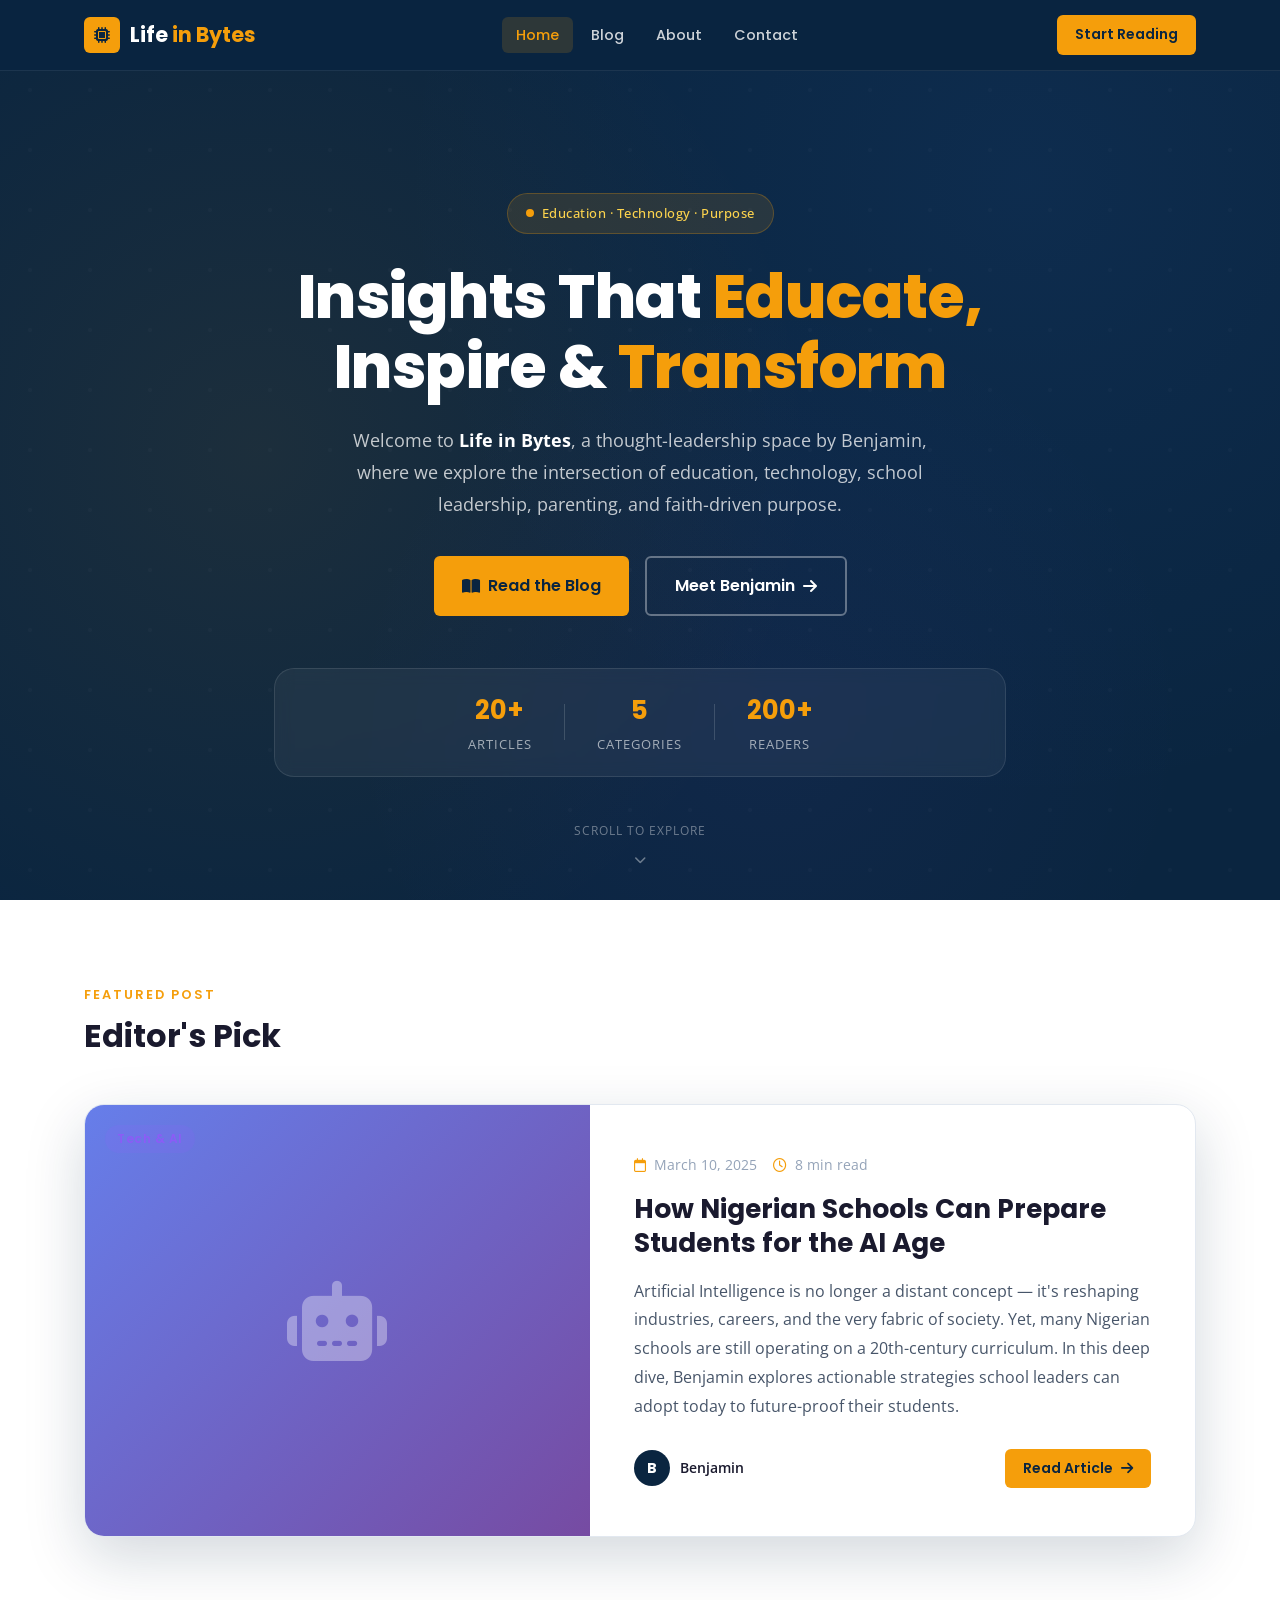
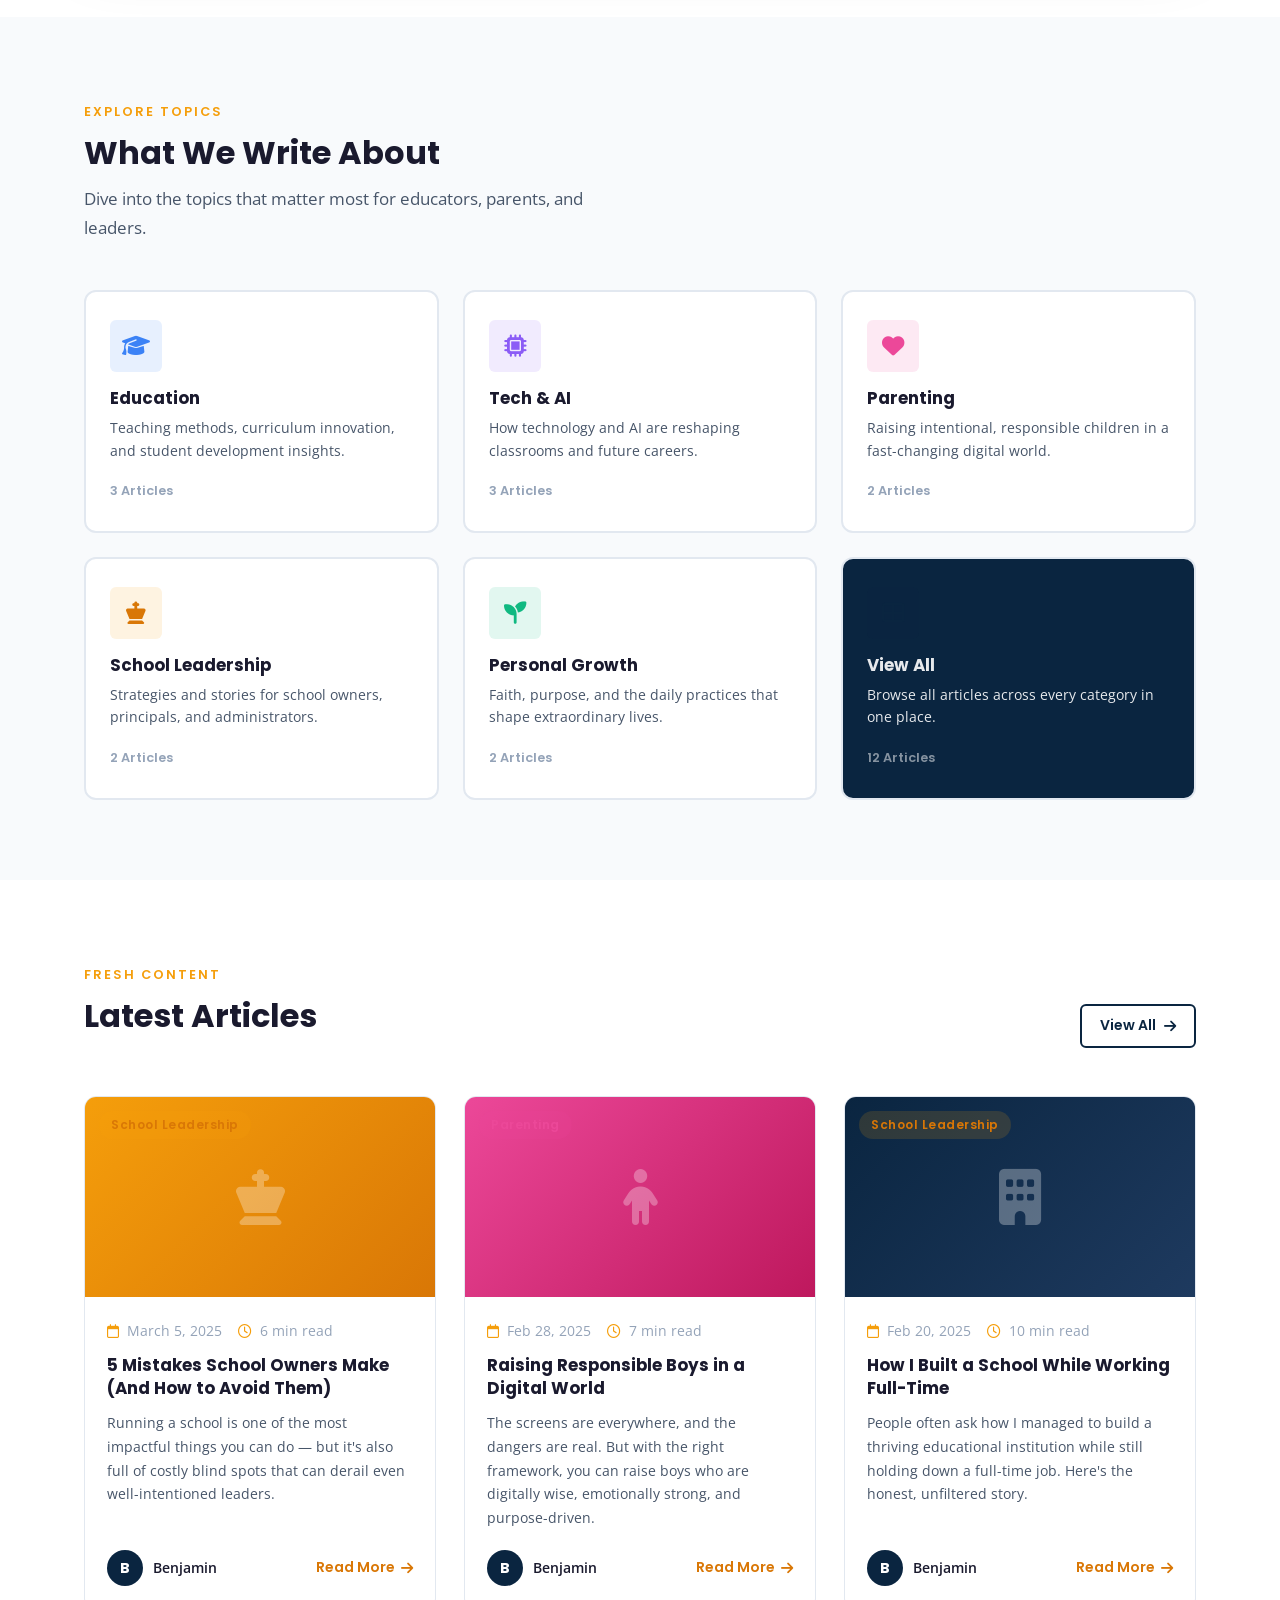
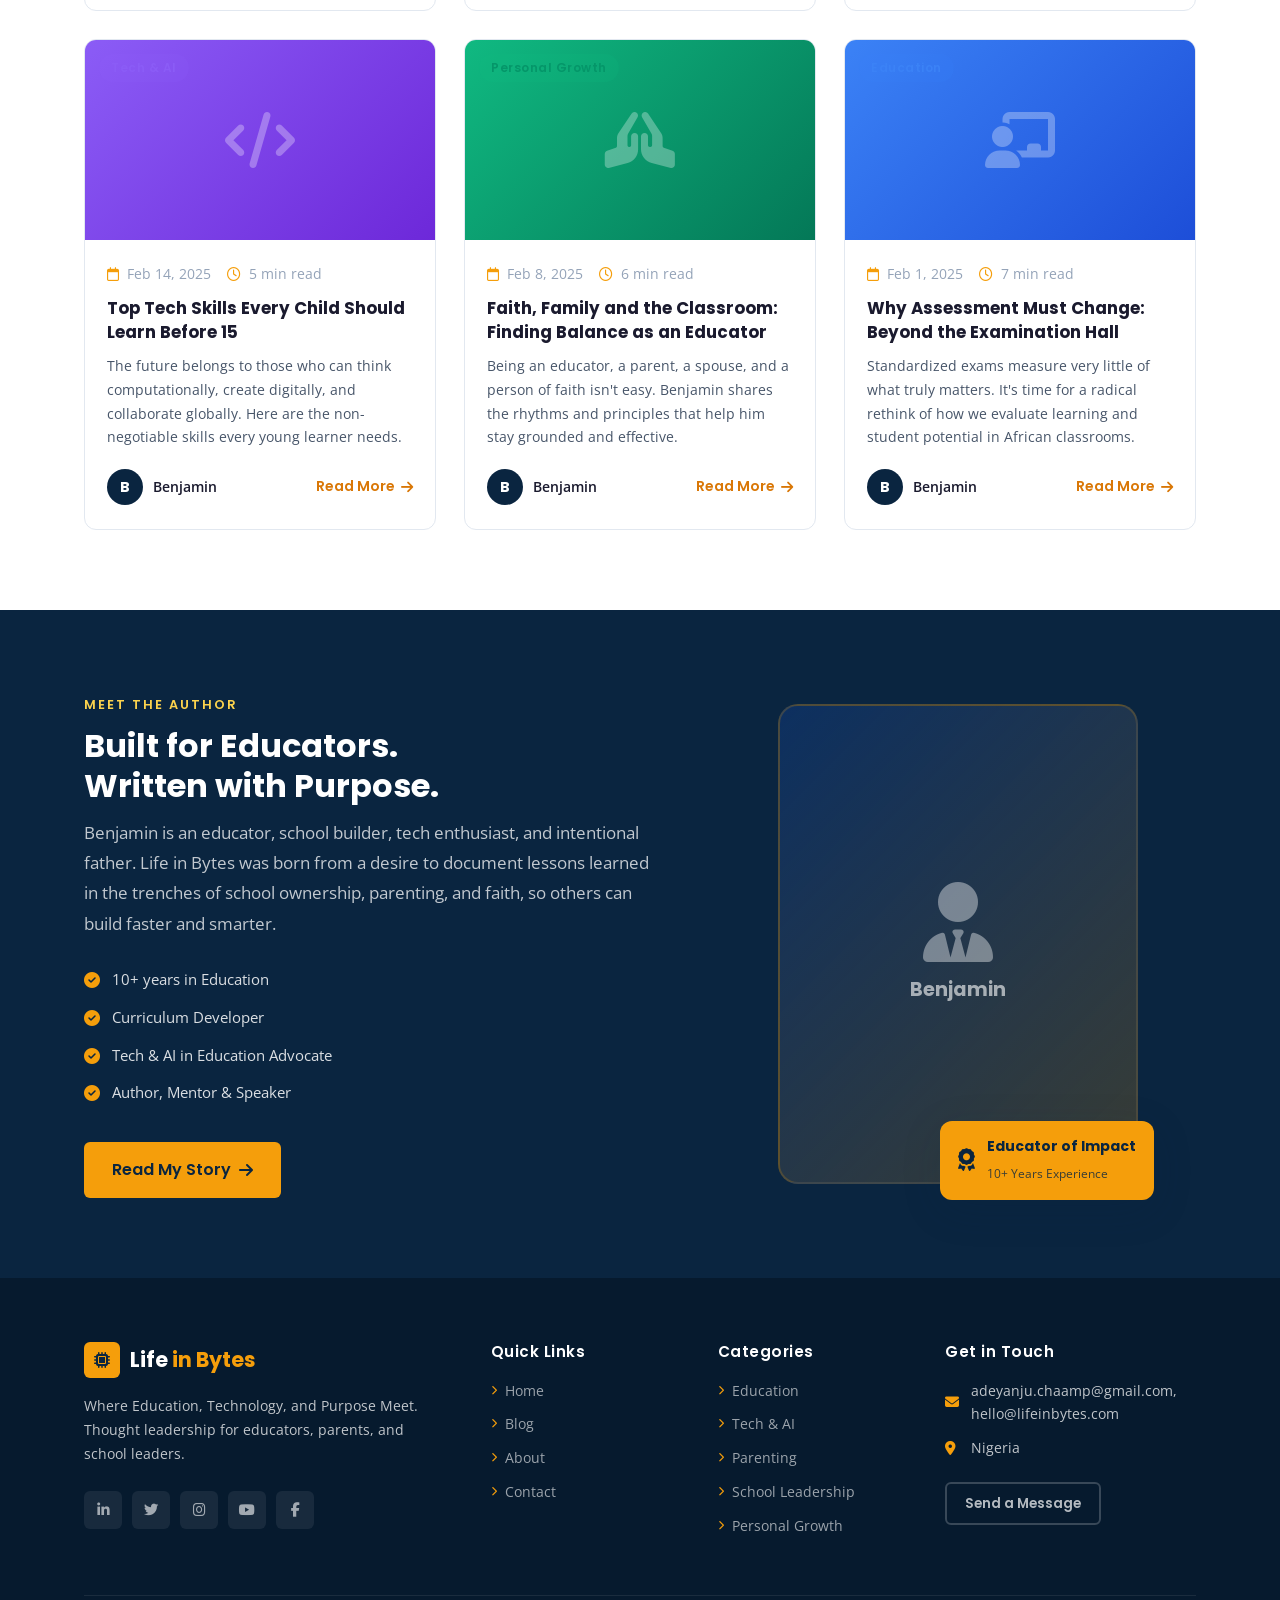
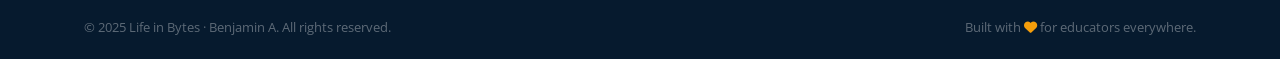
==== commit bc0aa5df: "Update index.html" ====
--- a/index.html
+++ b/index.html
@@ -48,7 +48,7 @@
         Inspire &amp; <span class="accent-text">Transform</span>
       </h1>
       <p class="hero-subtitle">
-        Welcome to <strong>Life in Bytes</strong> — a thought-leadership space by Benjamin, where we explore the intersection of education, technology, school leadership, parenting, and faith-driven purpose.
+        Welcome to <strong>Life in Bytes</strong>, a thought-leadership space by Benjamin, where we explore the intersection of education, technology, school leadership, parenting, and faith-driven purpose.
       </p>
       <div class="hero-actions">
         <a href="blog.html" class="btn btn-primary btn-lg">
@@ -60,17 +60,17 @@
       </div>
       <div class="hero-stats">
         <div class="stat">
-          <span class="stat-number">50+</span>
+          <span class="stat-number">20+</span>
           <span class="stat-label">Articles</span>
         </div>
         <div class="stat-divider"></div>
         <div class="stat">
-          <span class="stat-number">6</span>
+          <span class="stat-number">5</span>
           <span class="stat-label">Categories</span>
         </div>
         <div class="stat-divider"></div>
         <div class="stat">
-          <span class="stat-number">10K+</span>
+          <span class="stat-number">200+</span>
           <span class="stat-label">Readers</span>
         </div>
       </div>
@@ -133,42 +133,42 @@
           <div class="cat-icon cat-edu"><i class="fas fa-graduation-cap"></i></div>
           <h3>Education</h3>
           <p>Teaching methods, curriculum innovation, and student development insights.</p>
-          <span class="cat-count">12 Articles</span>
+          <span class="cat-count">3 Articles</span>
           <div class="cat-arrow"><i class="fas fa-arrow-right"></i></div>
         </a>
         <a href="blog.html?cat=tech" class="category-card">
           <div class="cat-icon cat-tech"><i class="fas fa-microchip"></i></div>
           <h3>Tech &amp; AI</h3>
           <p>How technology and AI are reshaping classrooms and future careers.</p>
-          <span class="cat-count">9 Articles</span>
+          <span class="cat-count">3 Articles</span>
           <div class="cat-arrow"><i class="fas fa-arrow-right"></i></div>
         </a>
         <a href="blog.html?cat=parenting" class="category-card">
           <div class="cat-icon cat-parent"><i class="fas fa-heart"></i></div>
           <h3>Parenting</h3>
           <p>Raising intentional, responsible children in a fast-changing digital world.</p>
-          <span class="cat-count">8 Articles</span>
+          <span class="cat-count">2 Articles</span>
           <div class="cat-arrow"><i class="fas fa-arrow-right"></i></div>
         </a>
         <a href="blog.html?cat=leadership" class="category-card">
           <div class="cat-icon cat-lead"><i class="fas fa-chess-king"></i></div>
           <h3>School Leadership</h3>
           <p>Strategies and stories for school owners, principals, and administrators.</p>
-          <span class="cat-count">10 Articles</span>
+          <span class="cat-count">2 Articles</span>
           <div class="cat-arrow"><i class="fas fa-arrow-right"></i></div>
         </a>
         <a href="blog.html?cat=growth" class="category-card">
           <div class="cat-icon cat-growth"><i class="fas fa-seedling"></i></div>
           <h3>Personal Growth</h3>
           <p>Faith, purpose, and the daily practices that shape extraordinary lives.</p>
-          <span class="cat-count">7 Articles</span>
+          <span class="cat-count">2 Articles</span>
           <div class="cat-arrow"><i class="fas fa-arrow-right"></i></div>
         </a>
         <a href="blog.html" class="category-card category-card-all">
           <div class="cat-icon cat-all"><i class="fas fa-th-large"></i></div>
           <h3>View All</h3>
           <p>Browse all articles across every category in one place.</p>
-          <span class="cat-count">46 Articles</span>
+          <span class="cat-count">12 Articles</span>
           <div class="cat-arrow"><i class="fas fa-arrow-right"></i></div>
         </a>
       </div>
@@ -363,13 +363,13 @@
           <span class="section-tag light">Meet the Author</span>
           <h2 class="section-title light">Built for Educators.<br/>Written with Purpose.</h2>
           <p>
-            Benjamin is an educator, school builder, tech enthusiast, and intentional father. Life in Bytes was born from a desire to document lessons learned in the trenches of school ownership, parenting, and faith — so others can build faster and smarter.
+            Benjamin is an educator, school builder, tech enthusiast, and intentional father. Life in Bytes was born from a desire to document lessons learned in the trenches of school ownership, parenting, and faith, so others can build faster and smarter.
           </p>
           <ul class="about-highlights">
-            <li><i class="fas fa-check-circle"></i> 10+ years in education</li>
-            <li><i class="fas fa-check-circle"></i> School owner &amp; curriculum developer</li>
-            <li><i class="fas fa-check-circle"></i> Tech &amp; AI in Education advocate</li>
-            <li><i class="fas fa-check-circle"></i> Author, mentor &amp; speaker</li>
+            <li><i class="fas fa-check-circle"></i> 10+ years in Education</li>
+            <li><i class="fas fa-check-circle"></i> Curriculum Developer</li>
+            <li><i class="fas fa-check-circle"></i> Tech &amp; AI in Education Advocate</li>
+            <li><i class="fas fa-check-circle"></i> Author, Mentor &amp; Speaker</li>
           </ul>
           <a href="about.html" class="btn btn-accent btn-lg">
             Read My Story <i class="fas fa-arrow-right"></i>
@@ -389,31 +389,6 @@
               </div>
             </div>
           </div>
-        </div>
-      </div>
-    </div>
-  </section>
-
-  <!-- ===== NEWSLETTER SECTION ===== -->
-  <section class="newsletter-section section-pad">
-    <div class="container">
-      <div class="newsletter-card">
-        <div class="newsletter-icon"><i class="fas fa-envelope-open-text"></i></div>
-        <h2>Get Insights Delivered to Your Inbox</h2>
-        <p>Join over 2,000 educators, parents, and school leaders who read Life in Bytes every week. No spam — just real, actionable insights.</p>
-        <form class="newsletter-form" id="newsletterForm" onsubmit="handleNewsletterSubmit(event)">
-          <div class="newsletter-input-group">
-            <input type="text" placeholder="Your first name" id="nlName" required/>
-            <input type="email" placeholder="Your email address" id="nlEmail" required/>
-            <button type="submit" class="btn btn-primary">
-              Subscribe <i class="fas fa-paper-plane"></i>
-            </button>
-          </div>
-          <p class="newsletter-note"><i class="fas fa-lock"></i> We respect your privacy. Unsubscribe anytime.</p>
-        </form>
-        <div class="newsletter-success" id="nlSuccess" style="display:none;">
-          <i class="fas fa-check-circle"></i>
-          <span>You're in! Welcome to the Life in Bytes community.</span>
         </div>
       </div>
     </div>
@@ -430,8 +405,8 @@
           </a>
           <p>Where Education, Technology, and Purpose Meet. Thought leadership for educators, parents, and school leaders.</p>
           <div class="social-links">
+            <a href="https://www.linkedin.com/in/adeyanju-benjamin-b-sc-ed-mce-660734b6" class="social-link" aria-label="LinkedIn"><i class="fab fa-linkedin-in"></i></a>
             <a href="#" class="social-link" aria-label="Twitter"><i class="fab fa-twitter"></i></a>
-            <a href="#" class="social-link" aria-label="LinkedIn"><i class="fab fa-linkedin-in"></i></a>
             <a href="#" class="social-link" aria-label="Instagram"><i class="fab fa-instagram"></i></a>
             <a href="#" class="social-link" aria-label="YouTube"><i class="fab fa-youtube"></i></a>
             <a href="#" class="social-link" aria-label="Facebook"><i class="fab fa-facebook-f"></i></a>
@@ -458,13 +433,13 @@
         </div>
         <div class="footer-contact">
           <h4>Get in Touch</h4>
-          <p><i class="fas fa-envelope"></i> hello@lifeinbytes.com</p>
+          <p><i class="fas fa-envelope"></i> adeyanju.chaamp@gmail.com, <br> hello@lifeinbytes.com</p>
           <p><i class="fas fa-map-marker-alt"></i> Nigeria</p>
           <a href="contact.html" class="btn btn-outline btn-sm mt-sm">Send a Message</a>
         </div>
       </div>
       <div class="footer-bottom">
-        <p>&copy; 2025 Life in Bytes · Benjamin. All rights reserved.</p>
+        <p>&copy; 2025 Life in Bytes · Benjamin A. All rights reserved.</p>
         <p>Built with <i class="fas fa-heart" style="color:#F59E0B"></i> for educators everywhere.</p>
       </div>
     </div>
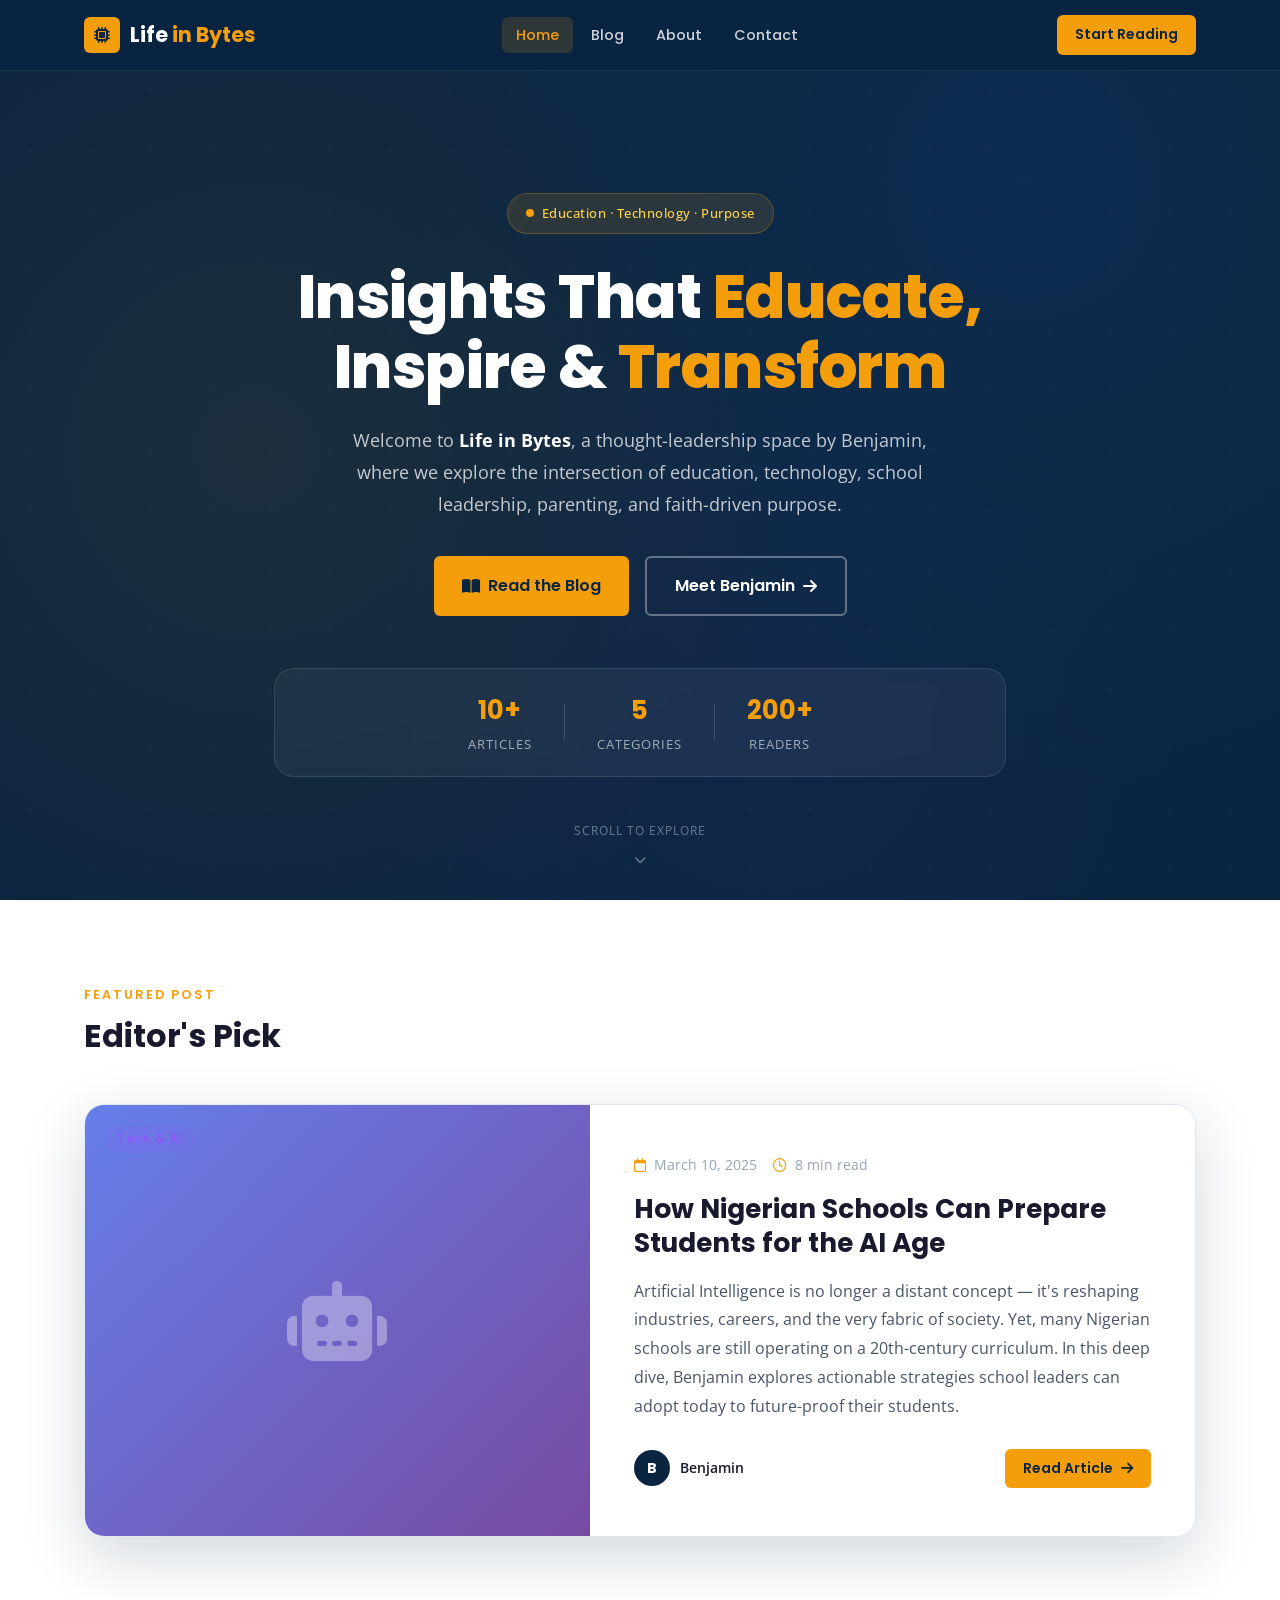
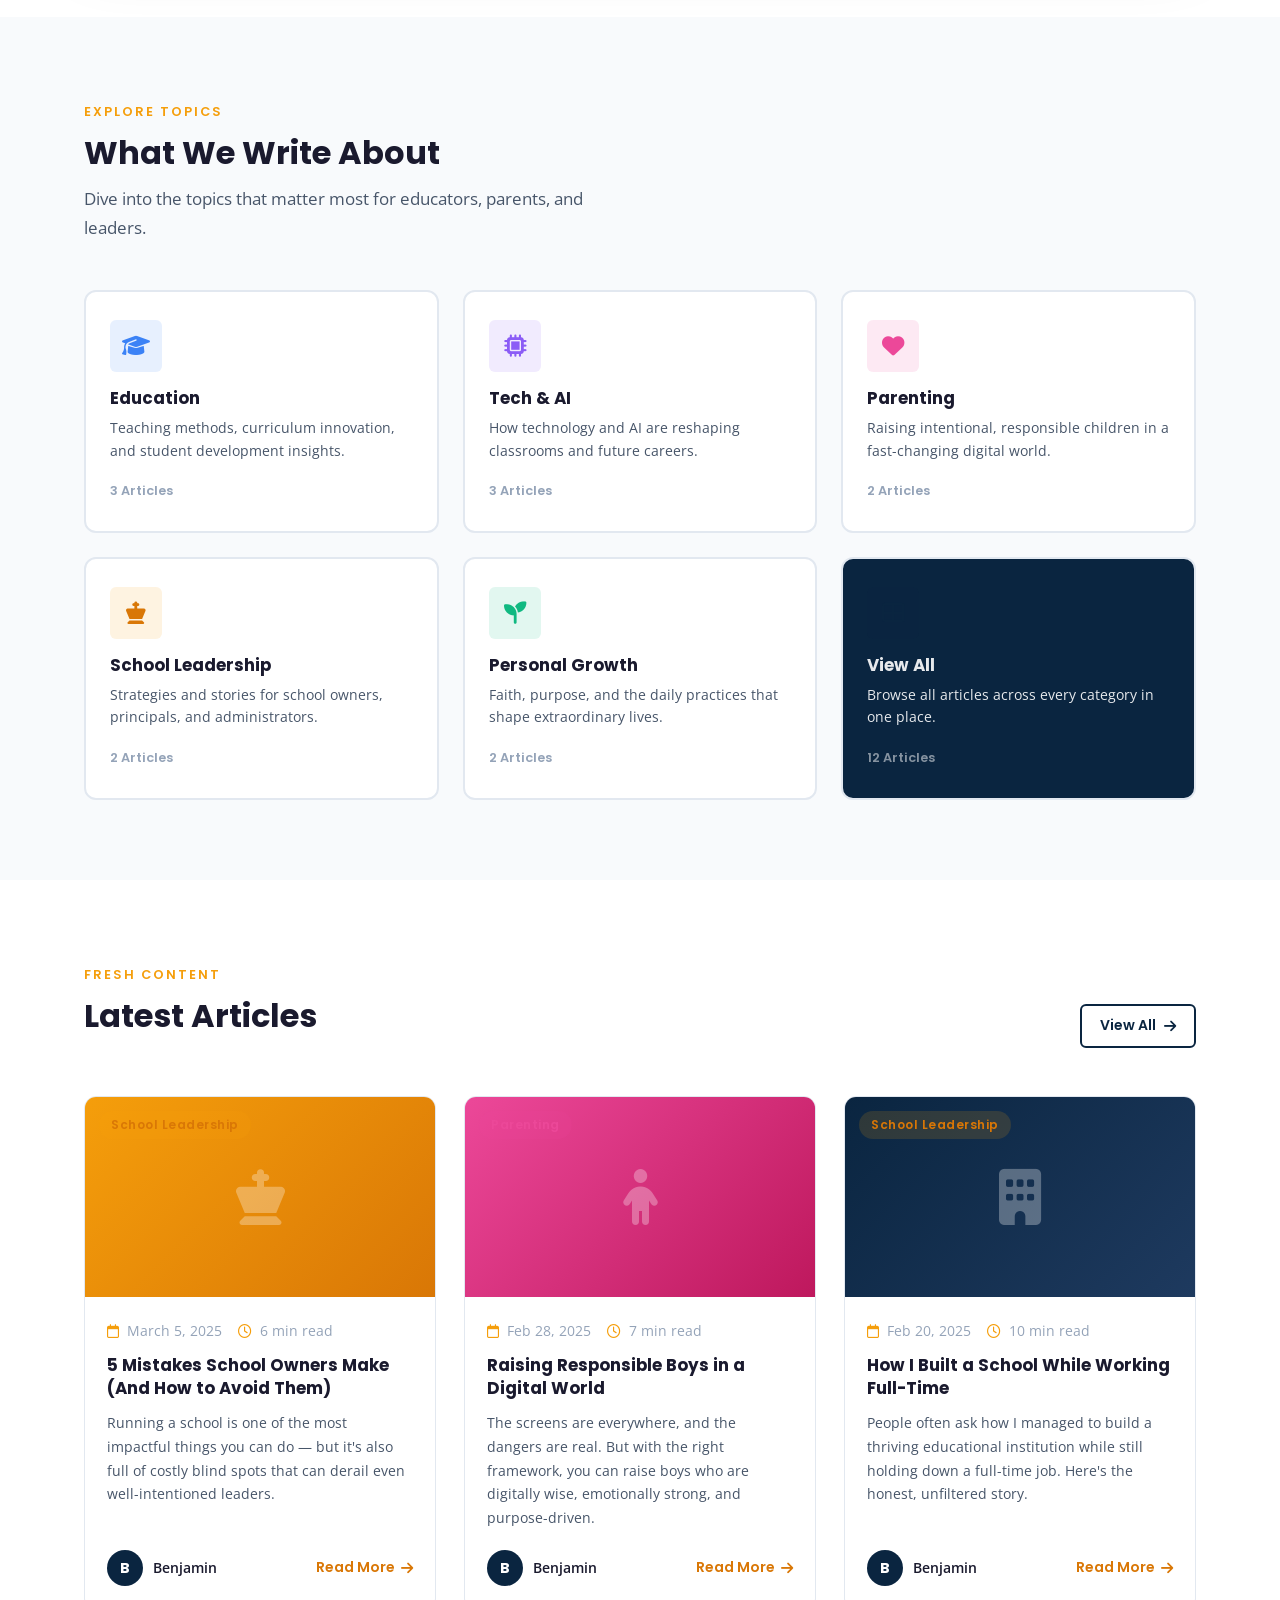
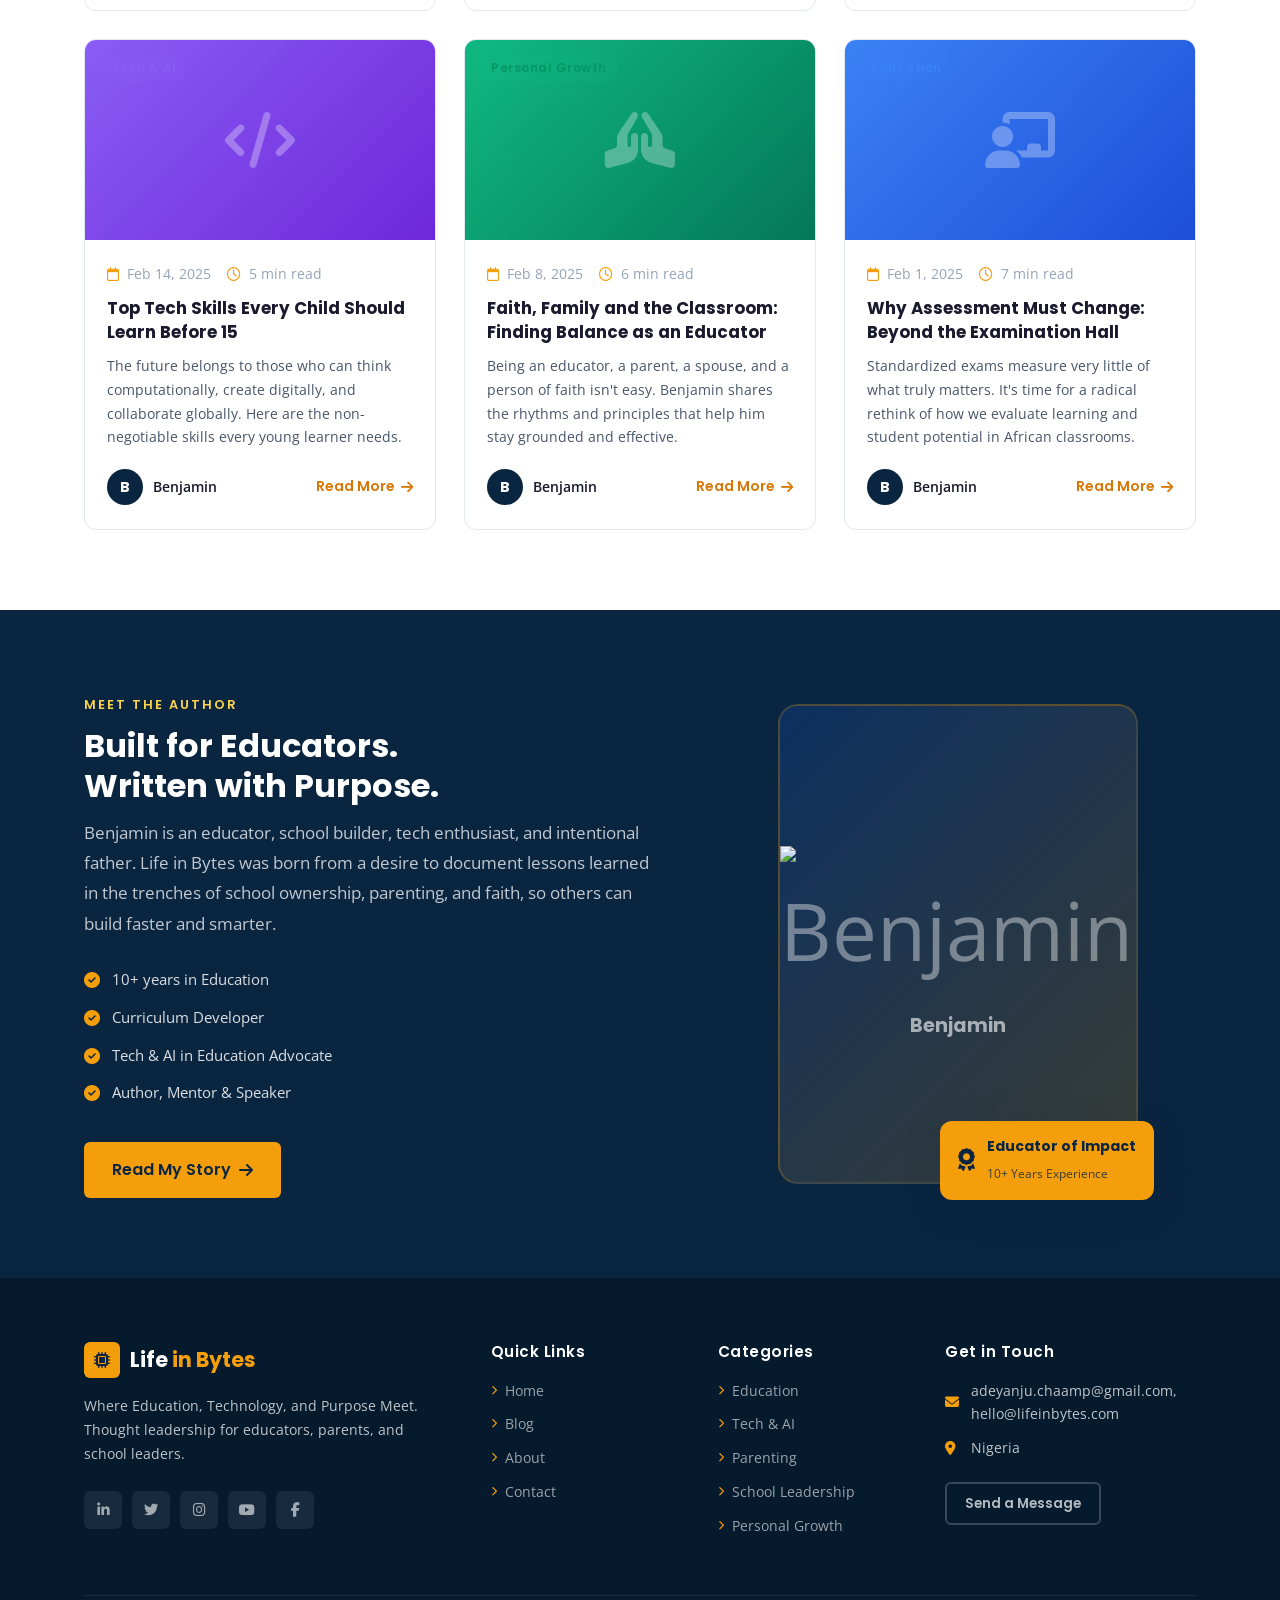
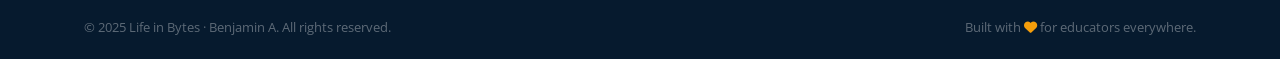
==== commit 10c26e74: "Update index.html" ====
--- a/index.html
+++ b/index.html
@@ -60,7 +60,7 @@
       </div>
       <div class="hero-stats">
         <div class="stat">
-          <span class="stat-number">20+</span>
+          <span class="stat-number">10+</span>
           <span class="stat-label">Articles</span>
         </div>
         <div class="stat-divider"></div>
@@ -378,7 +378,7 @@
         <div class="about-teaser-image">
           <div class="author-photo-frame">
             <div class="author-photo-placeholder">
-              <i class="fas fa-user-tie"></i>
+              <img src="images/benjamin.jpeg" alt="Benjamin" class="profile-photo">
               <span>Benjamin</span>
             </div>
             <div class="author-badge-card">
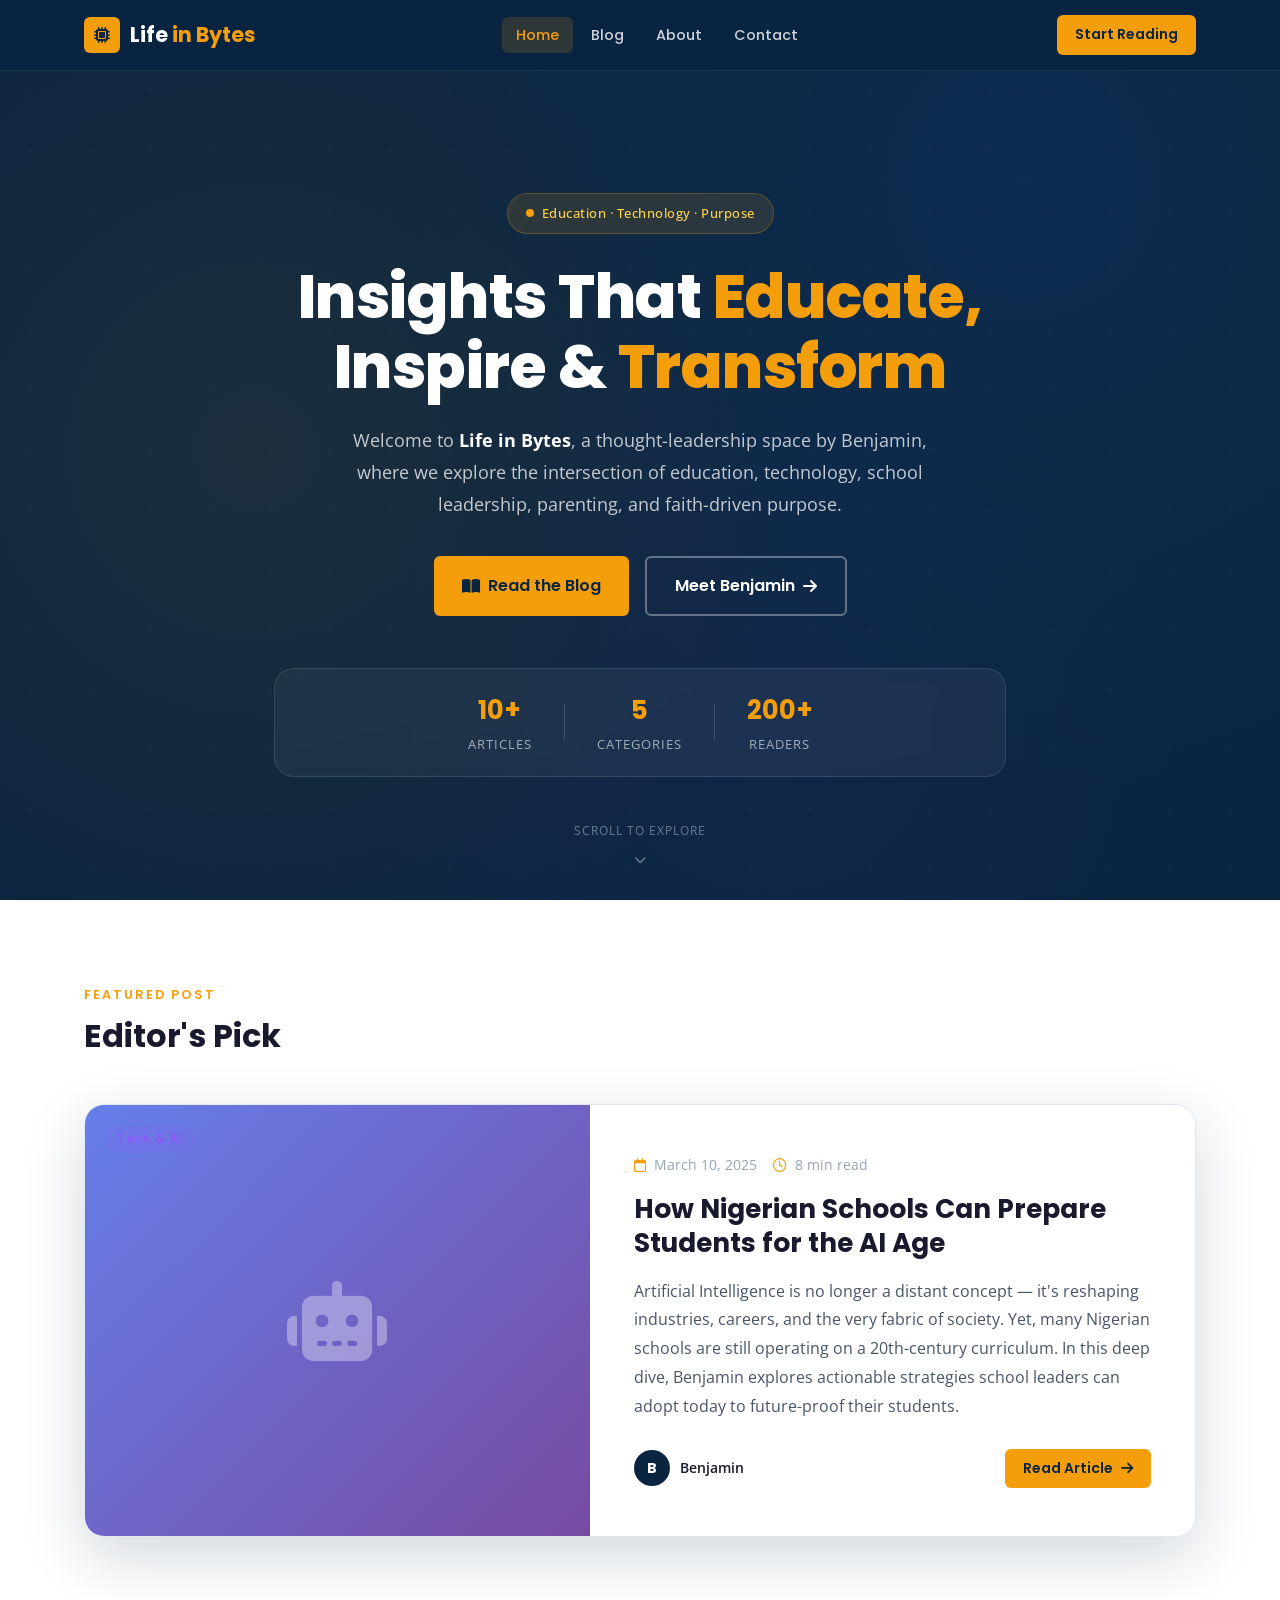
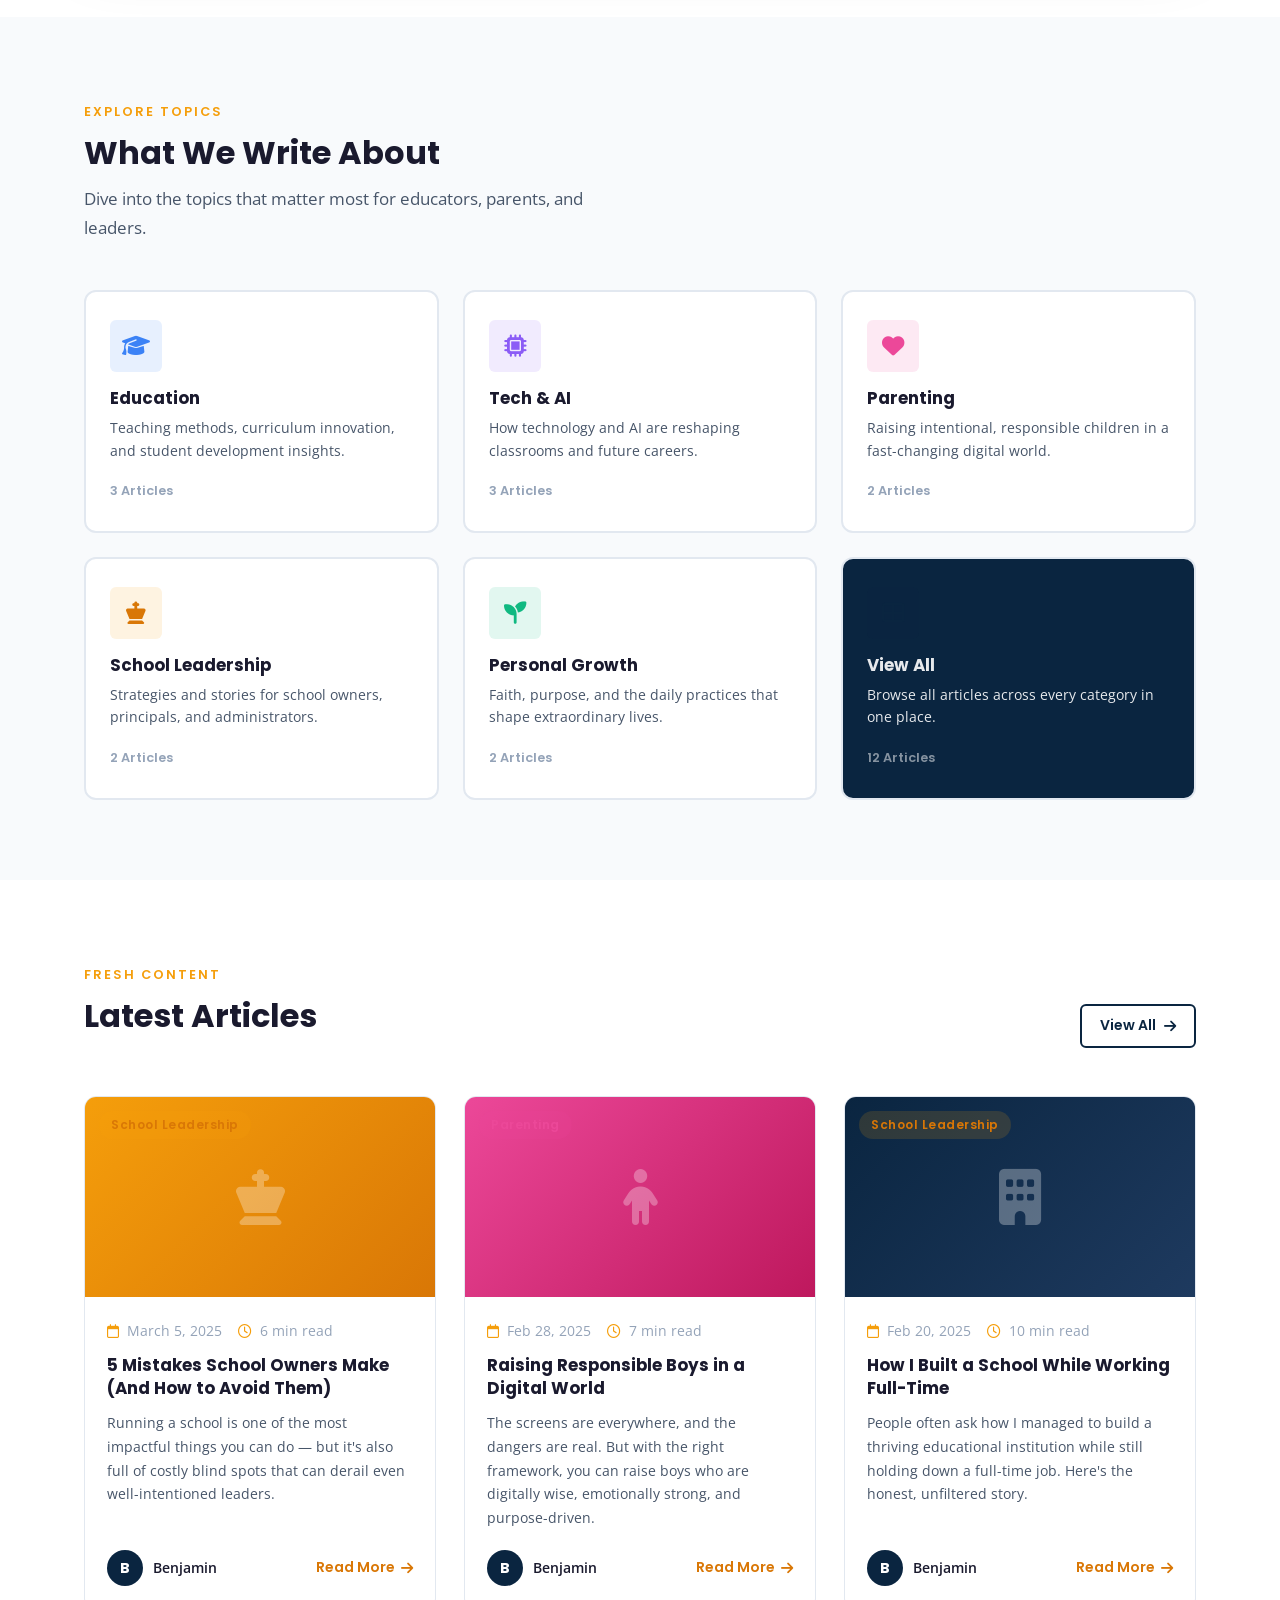
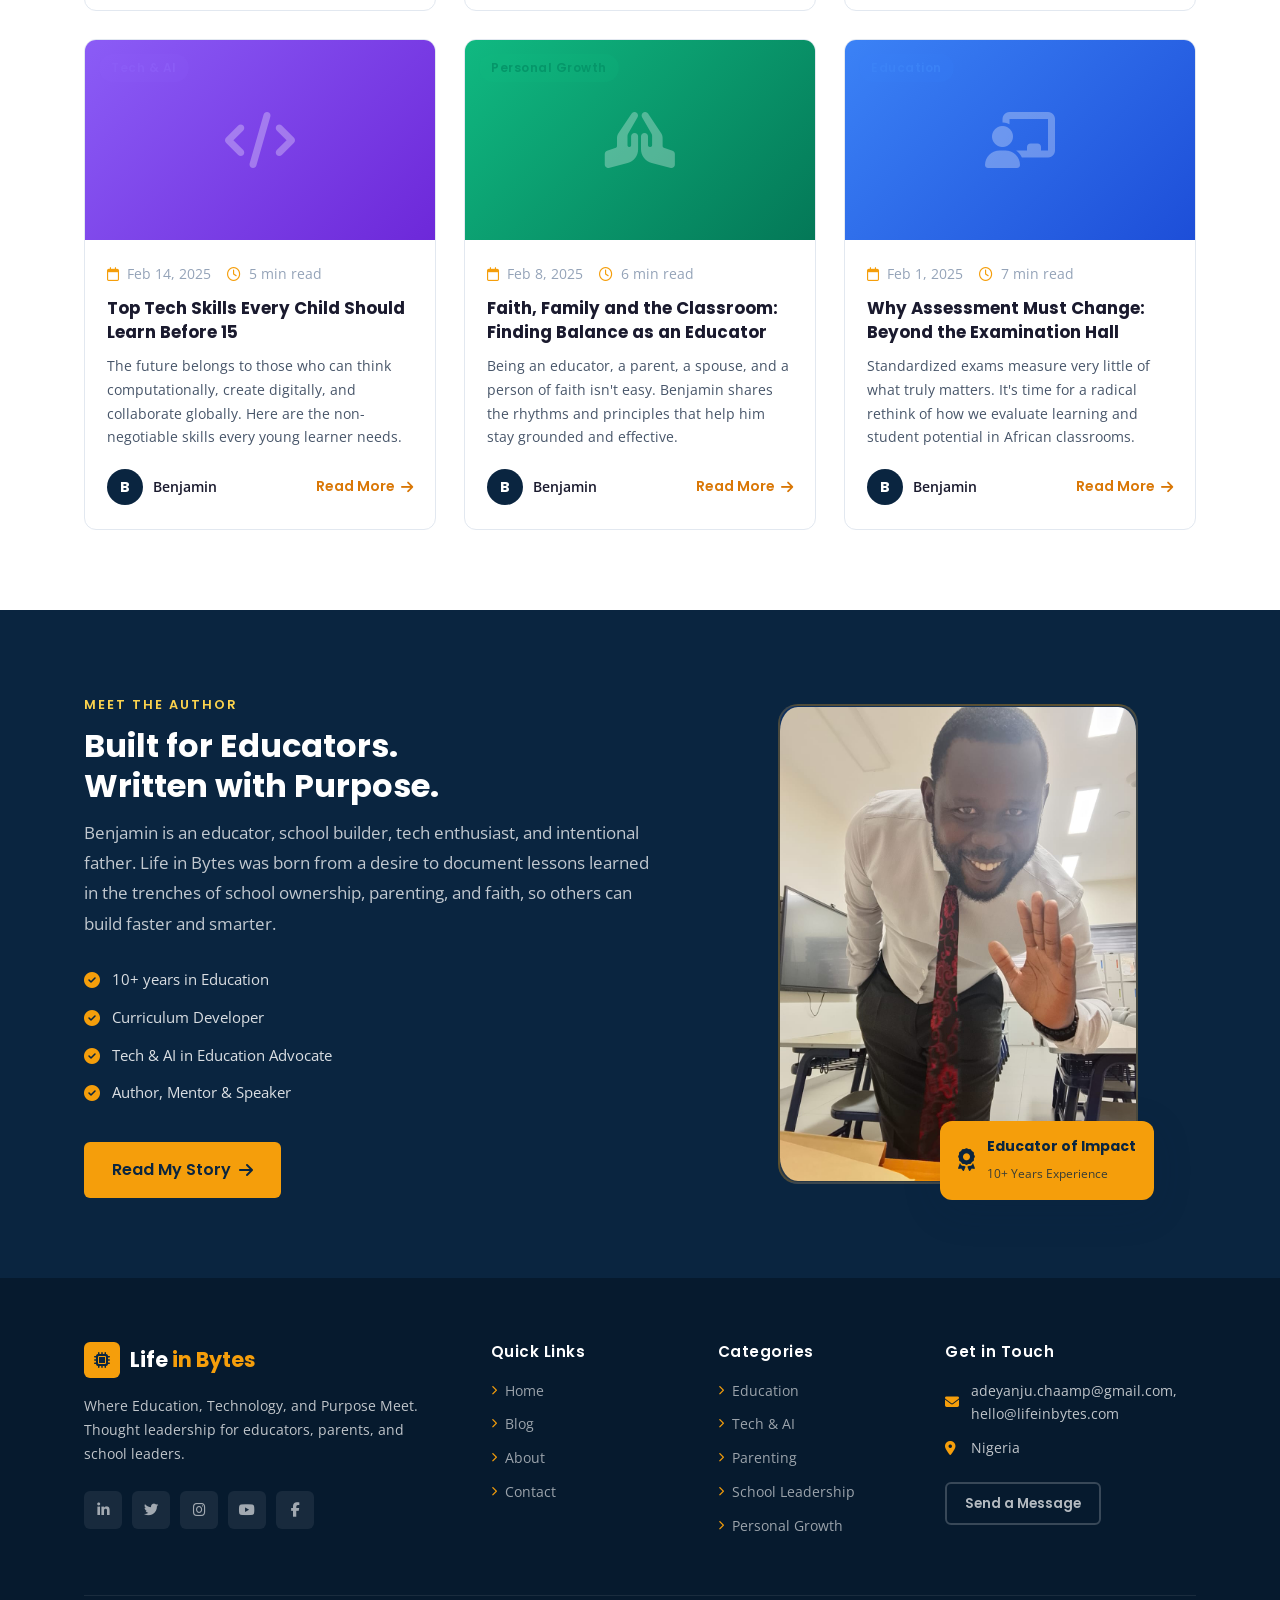
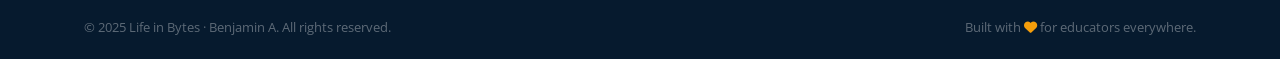
==== commit a132e78b: "Update index.html" ====
--- a/index.html
+++ b/index.html
@@ -379,7 +379,6 @@
           <div class="author-photo-frame">
             <div class="author-photo-placeholder">
               <img src="images/benjamin.jpeg" alt="Benjamin" class="profile-photo">
-              <span>Benjamin</span>
             </div>
             <div class="author-badge-card">
               <i class="fas fa-award"></i>
--- a/css/style.css
+++ b/css/style.css
@@ -1569,3 +1569,8 @@
   .hero-badge { font-size: 0.75rem; }
   .contact-form-card { padding: 24px 20px; }
 }
+
+.profile-photo {
+     object-fit: cover;
+      border-radius: 5%;
+}
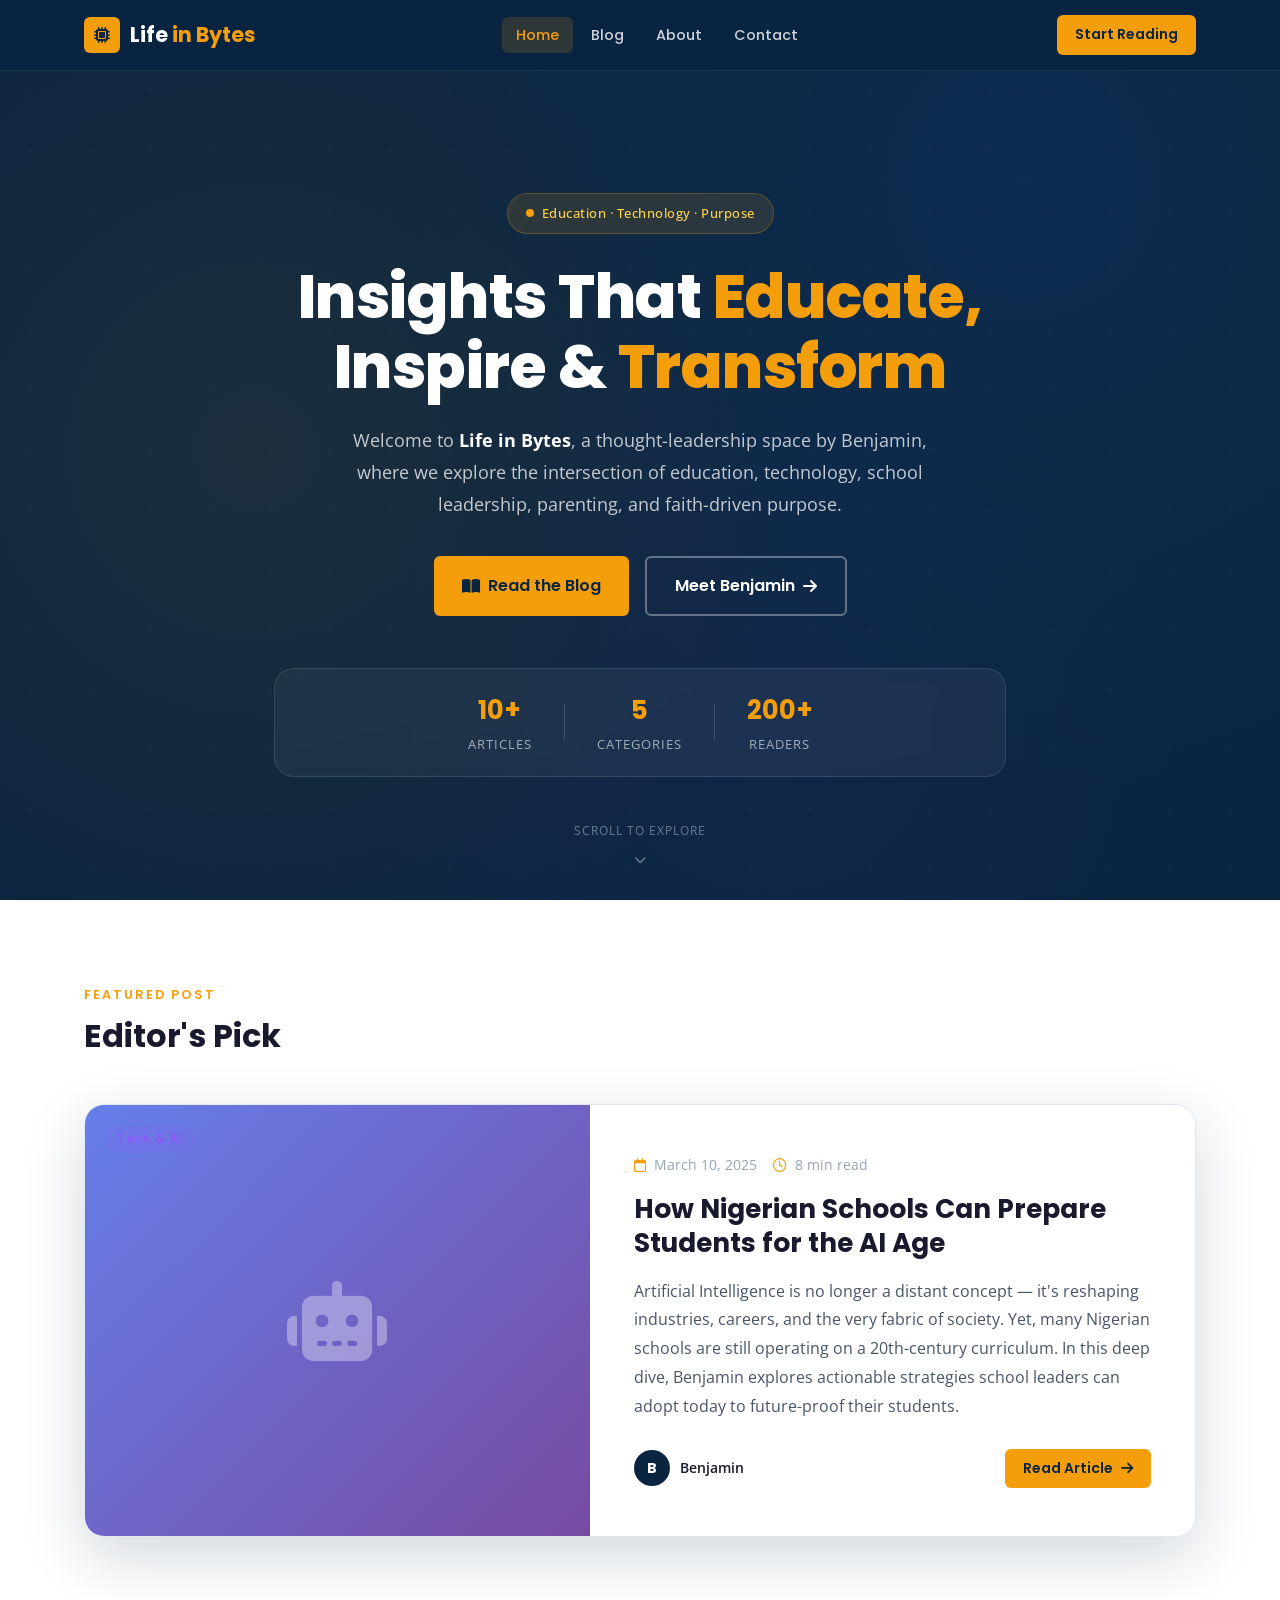
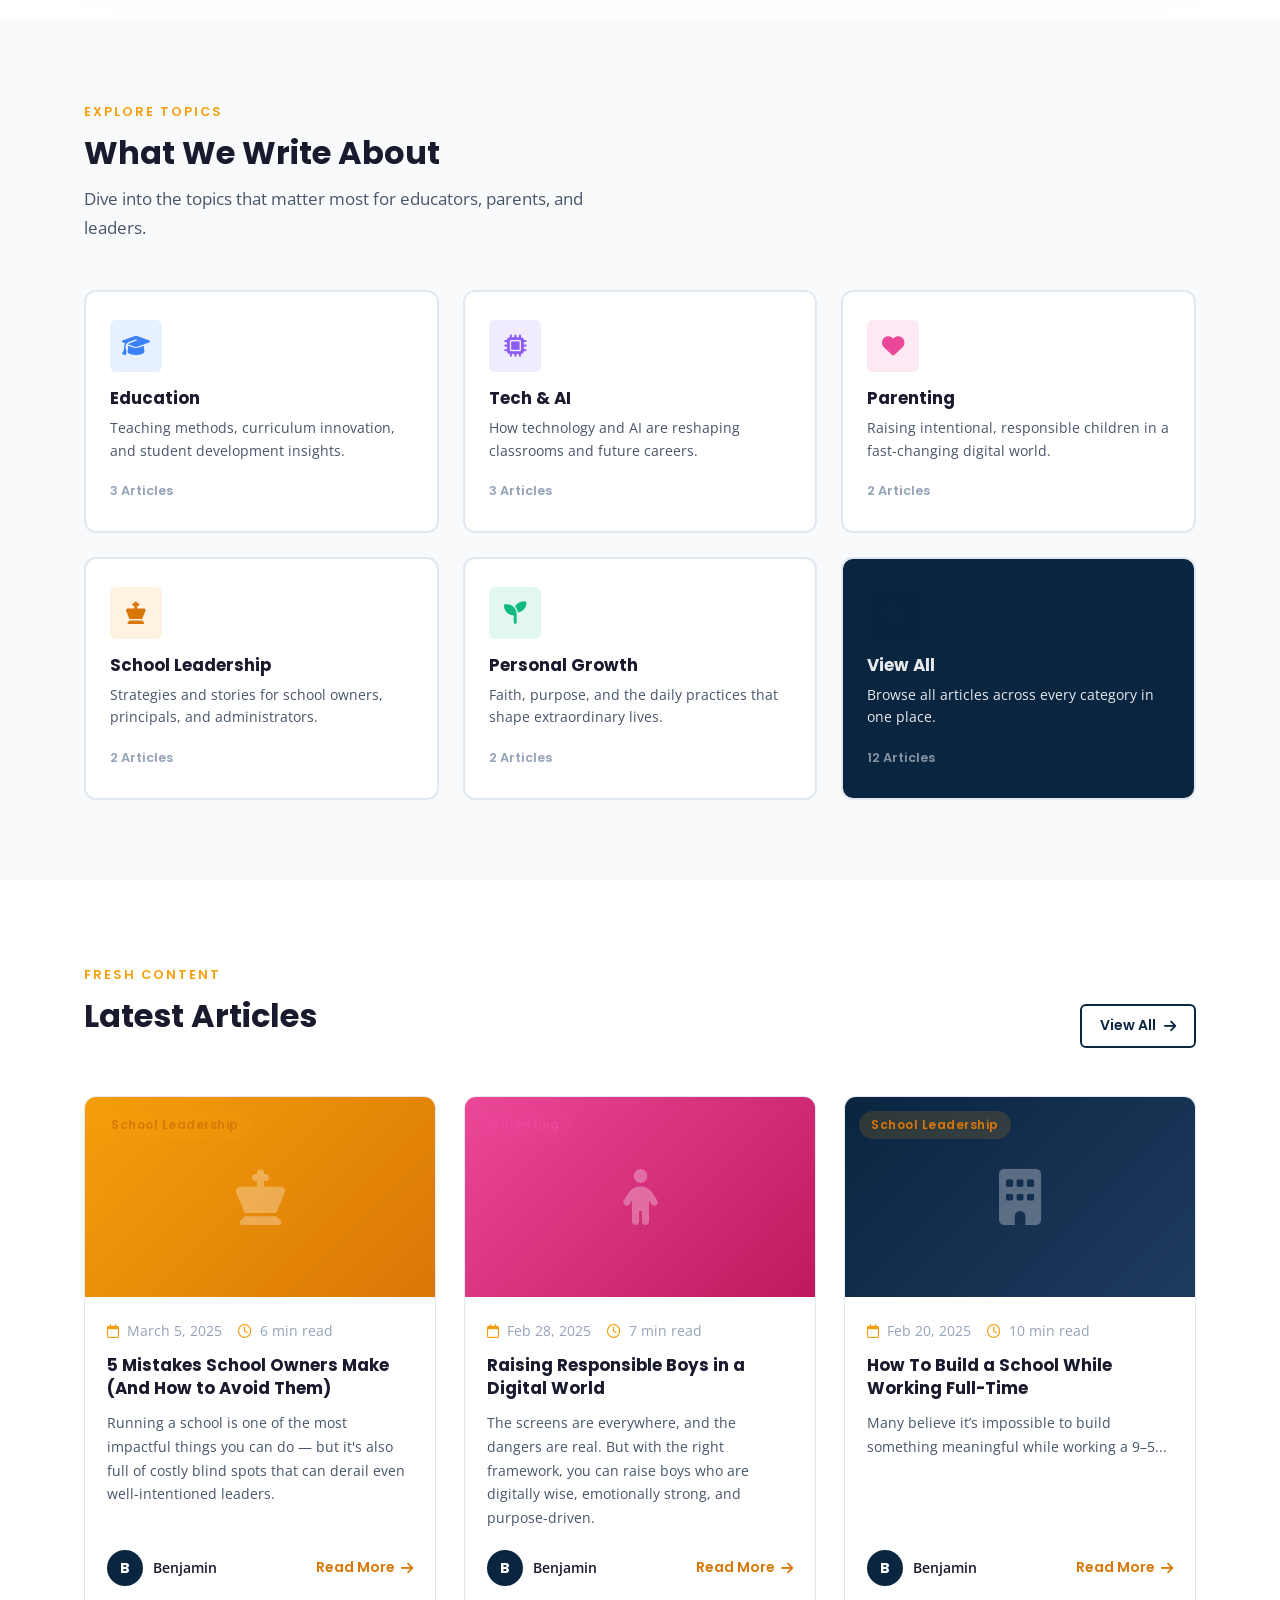
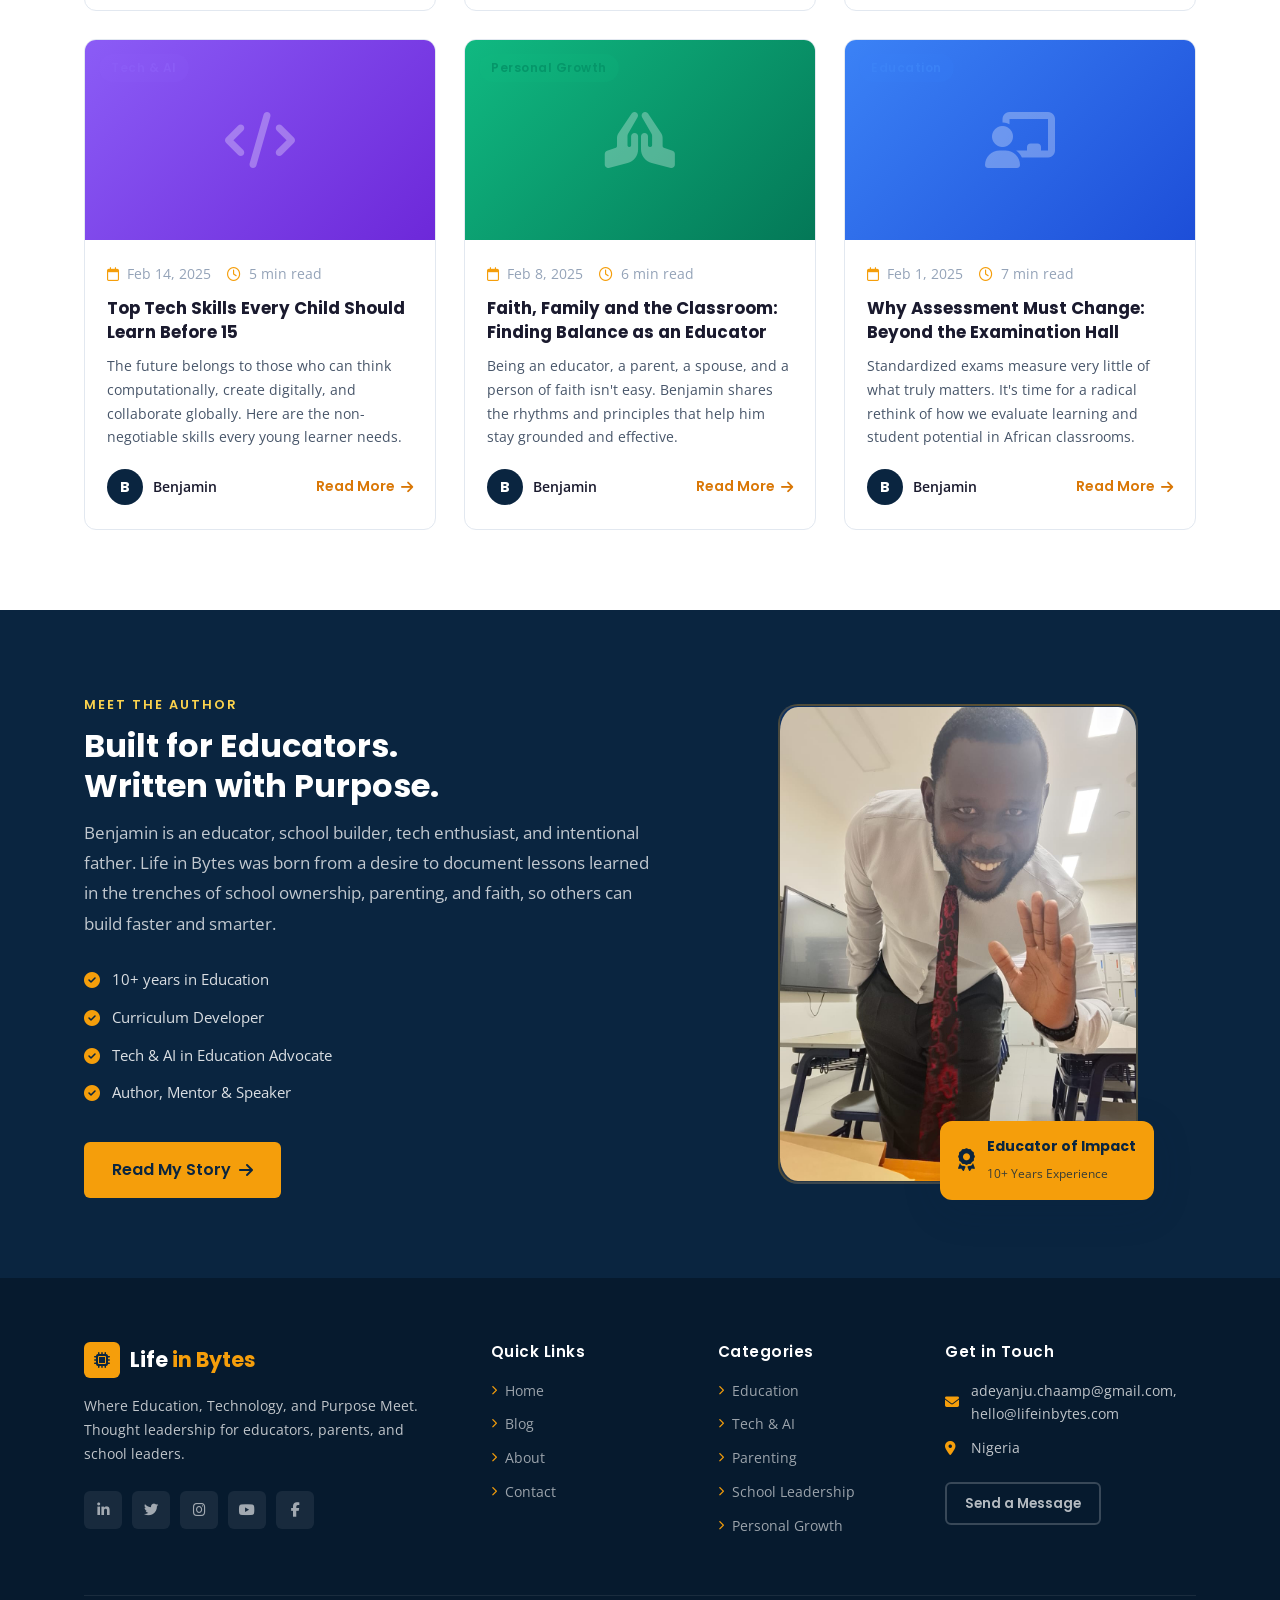
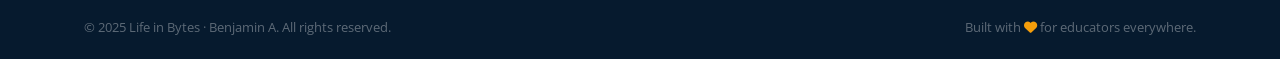
==== commit 0aeed171: "Update post title and excerpt in index.html" ====
--- a/index.html
+++ b/index.html
@@ -257,9 +257,9 @@
               <span><i class="far fa-clock"></i> 10 min read</span>
             </div>
             <h3 class="post-title">
-              <a href="post.html?id=4">How I Built a School While Working Full-Time</a>
-            </h3>
-            <p class="post-excerpt">People often ask how I managed to build a thriving educational institution while still holding down a full-time job. Here's the honest, unfiltered story.</p>
+              <a href="post.html?id=4">How To Build a School While Working Full-Time</a>
+            </h3>
+            <p class="post-excerpt">Many believe it’s impossible to build something meaningful while working a 9–5...</p>
             <div class="post-footer">
               <div class="author-mini">
                 <div class="author-avatar">B</div>
